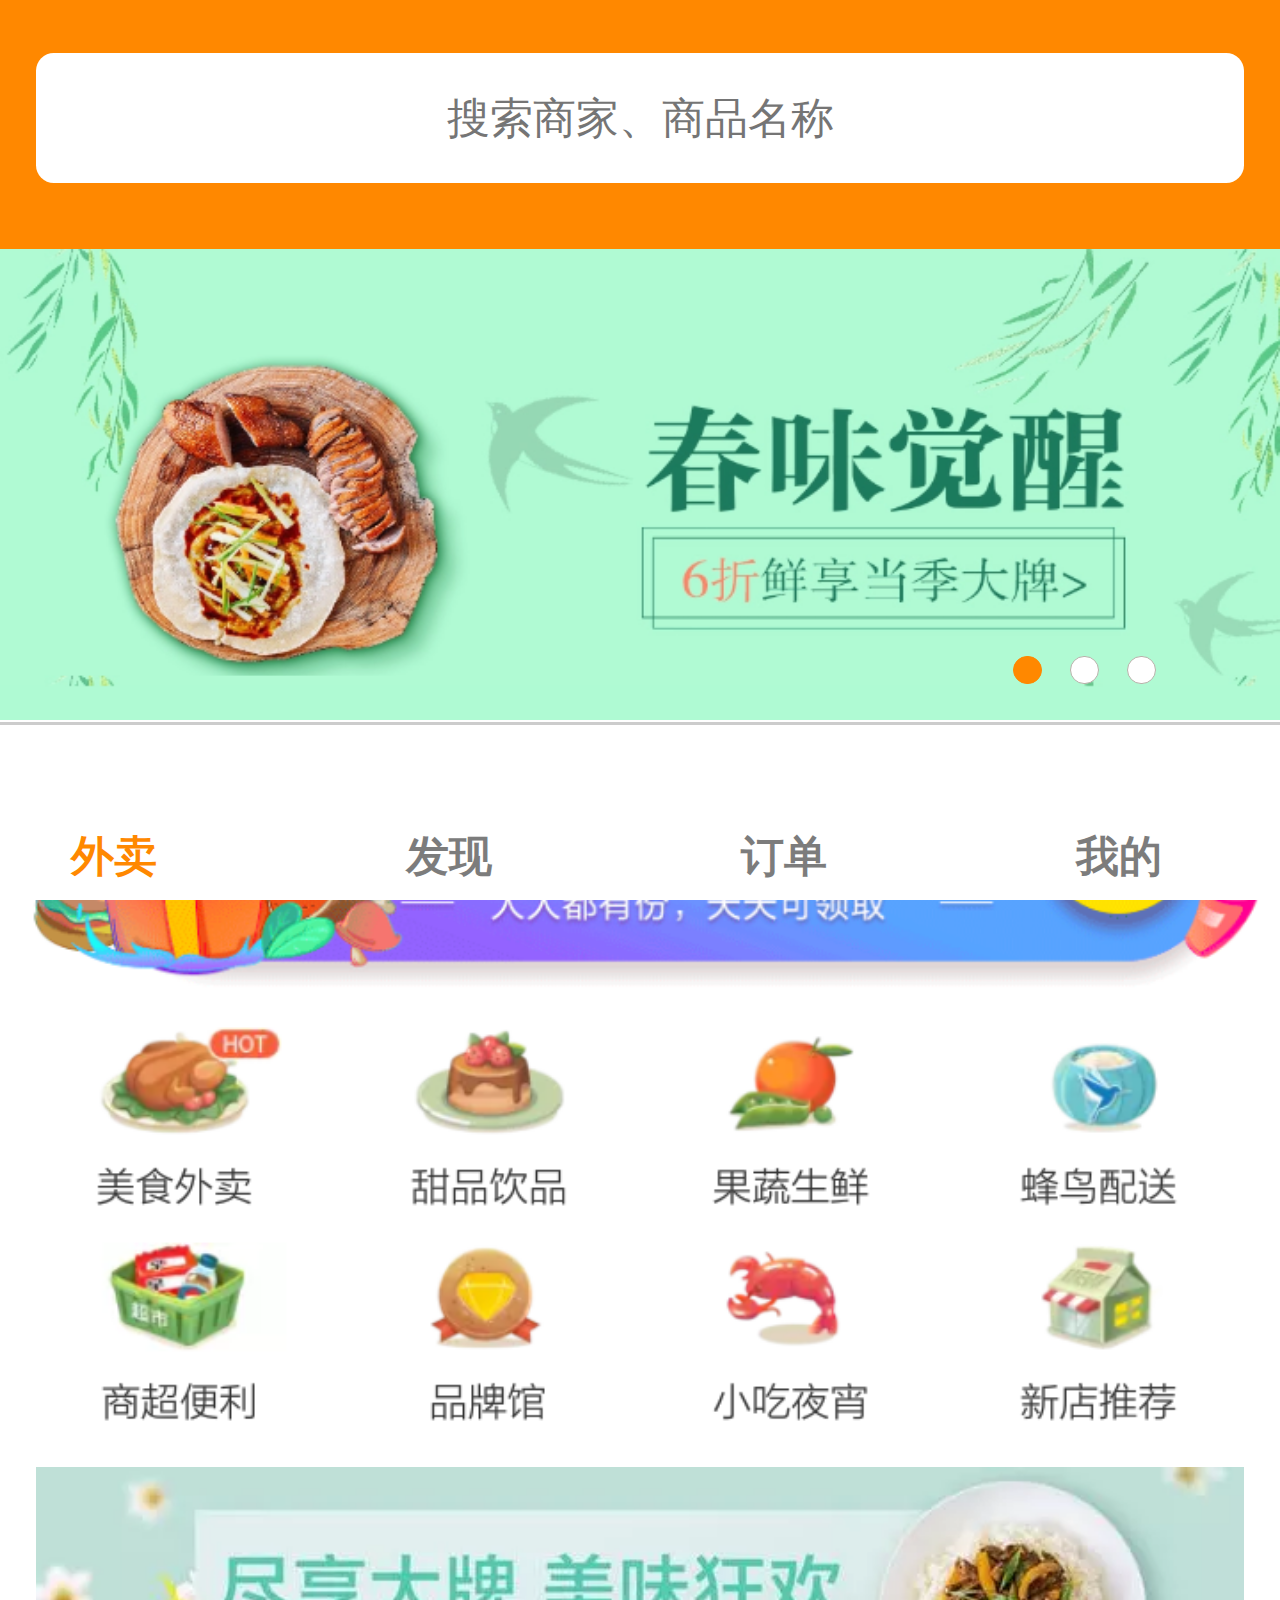
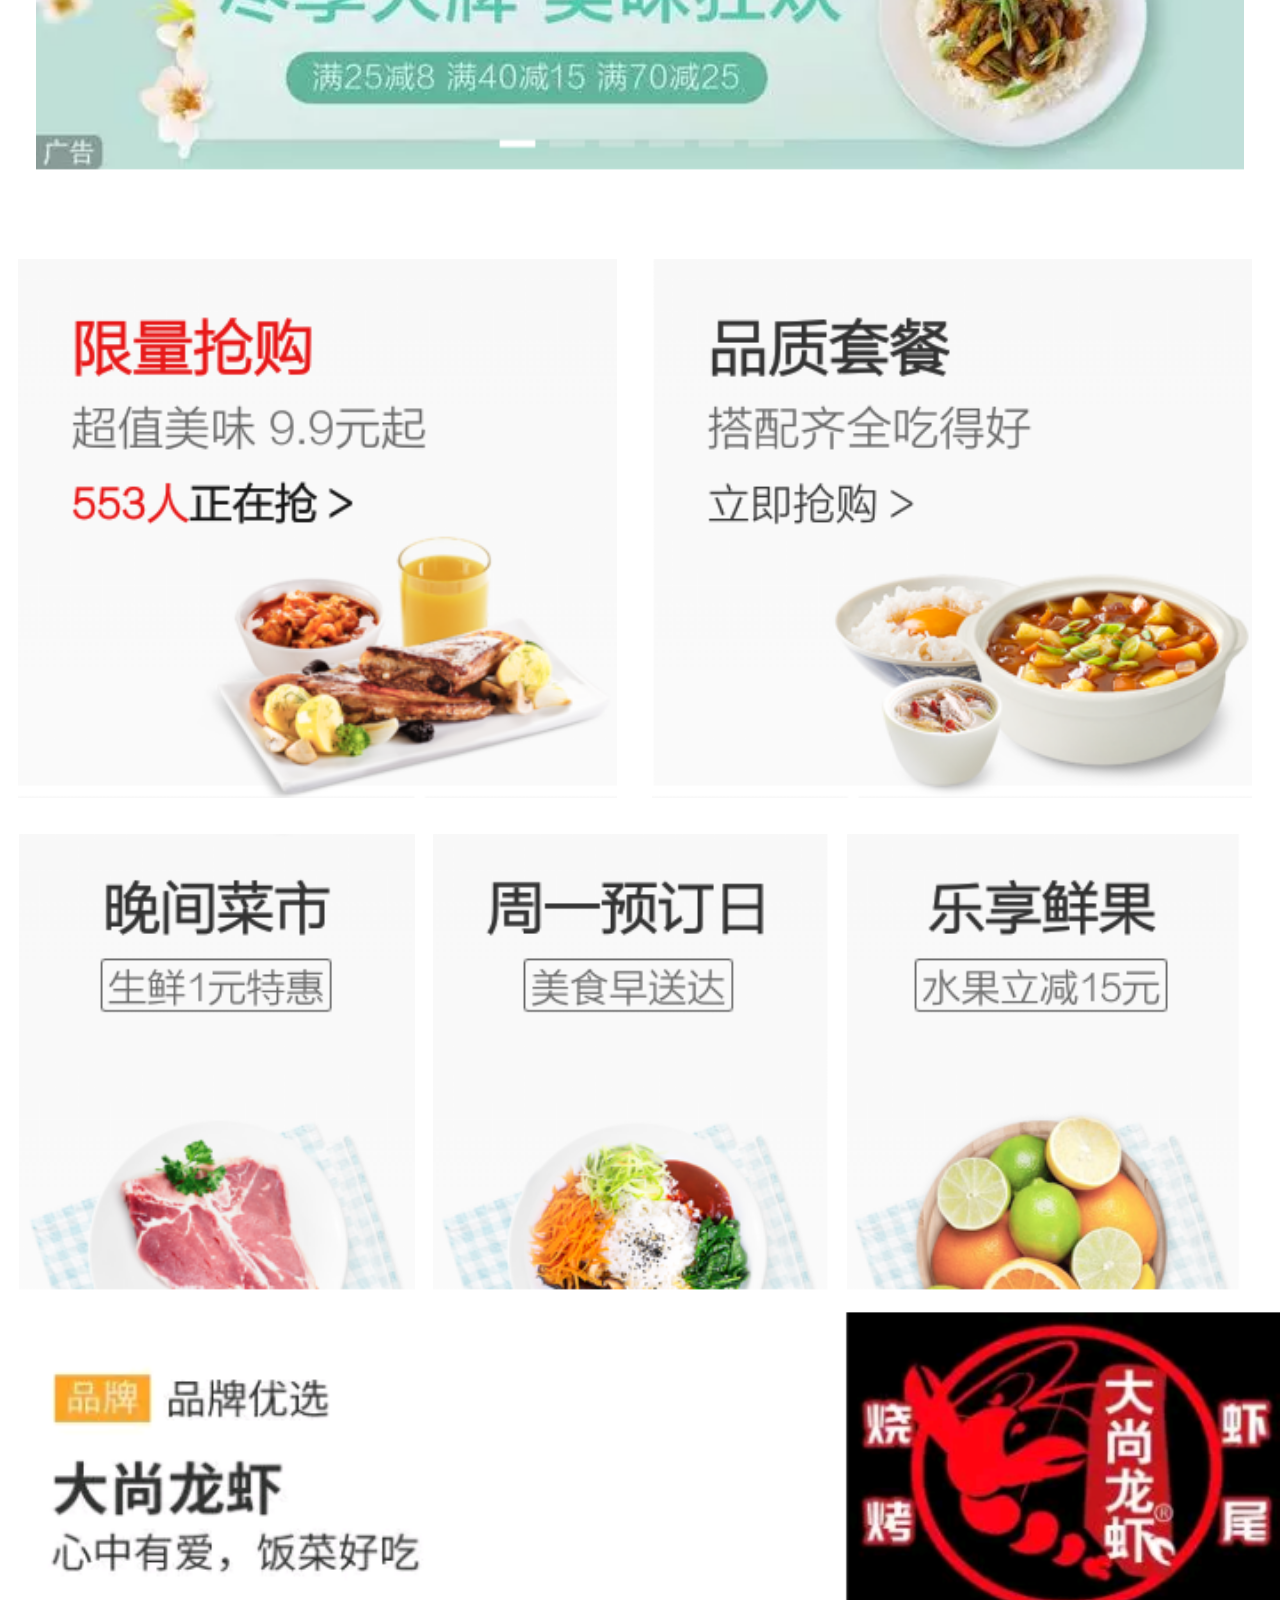
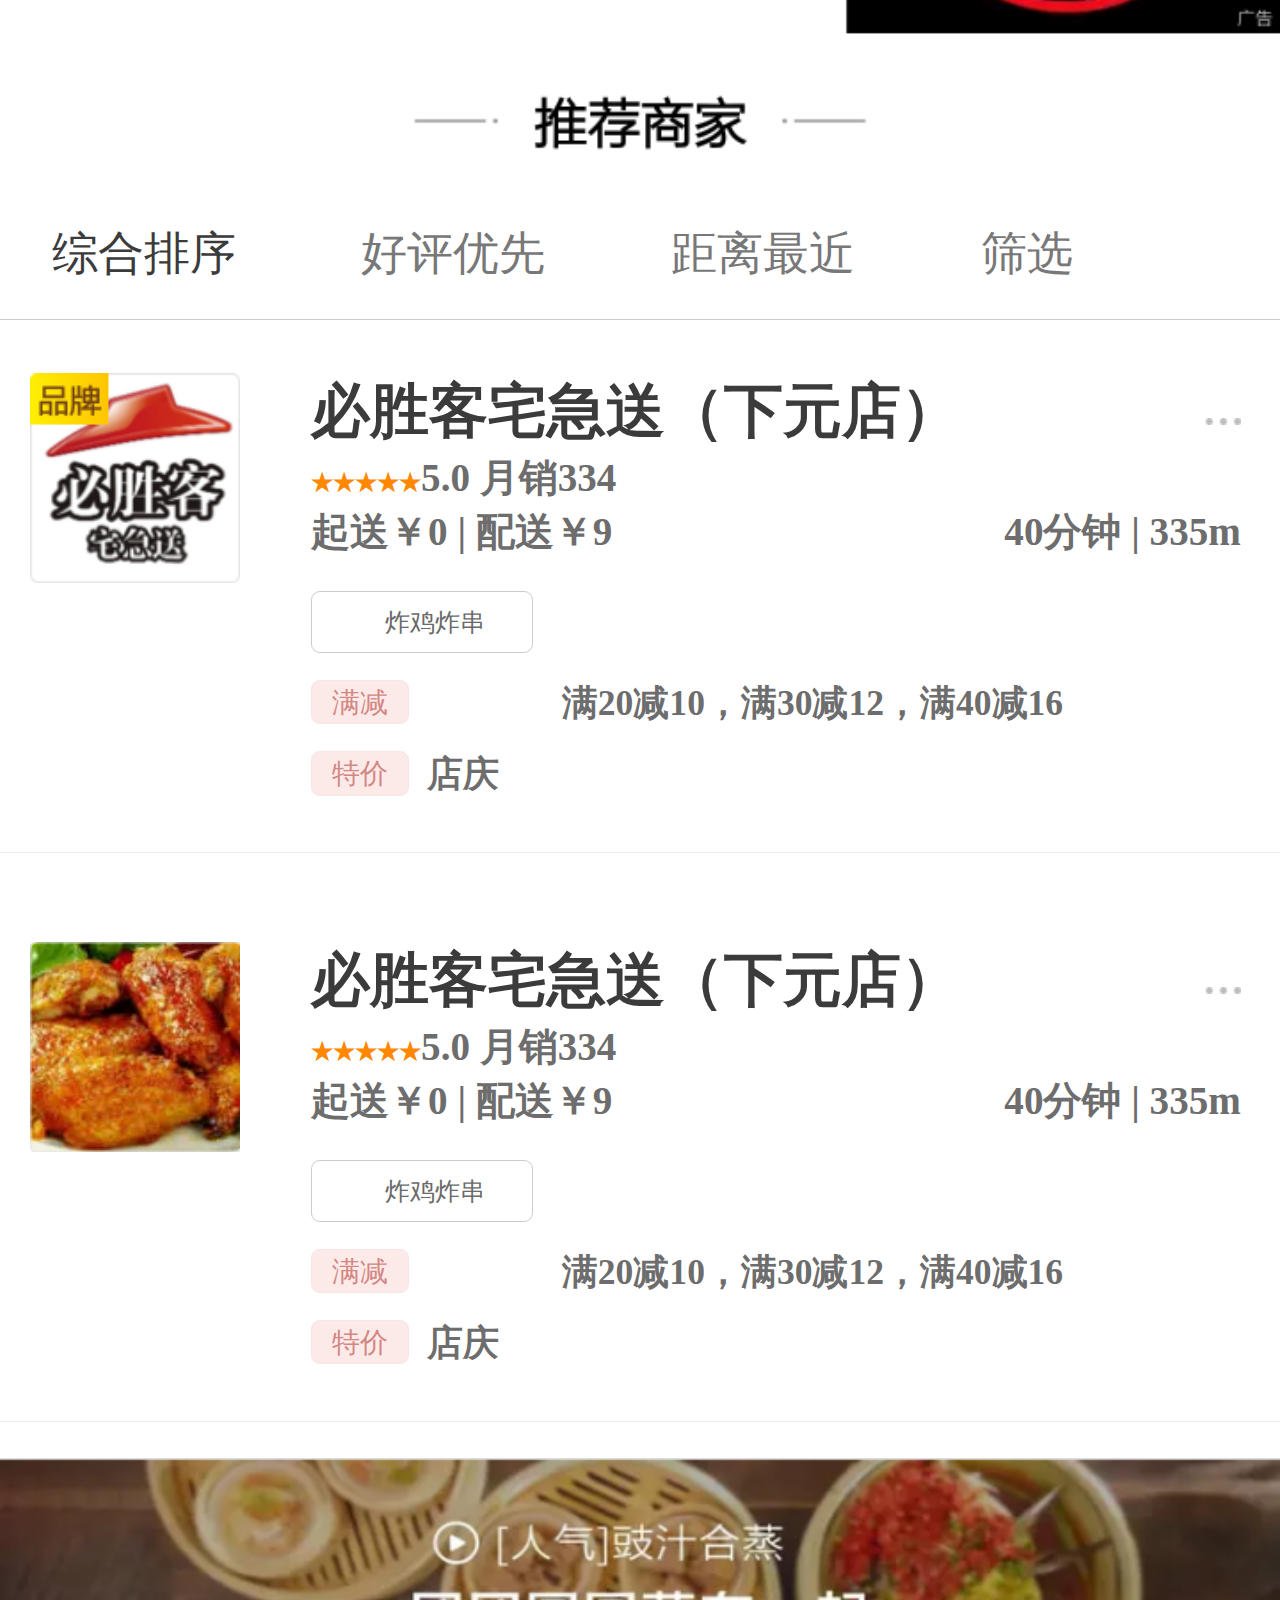
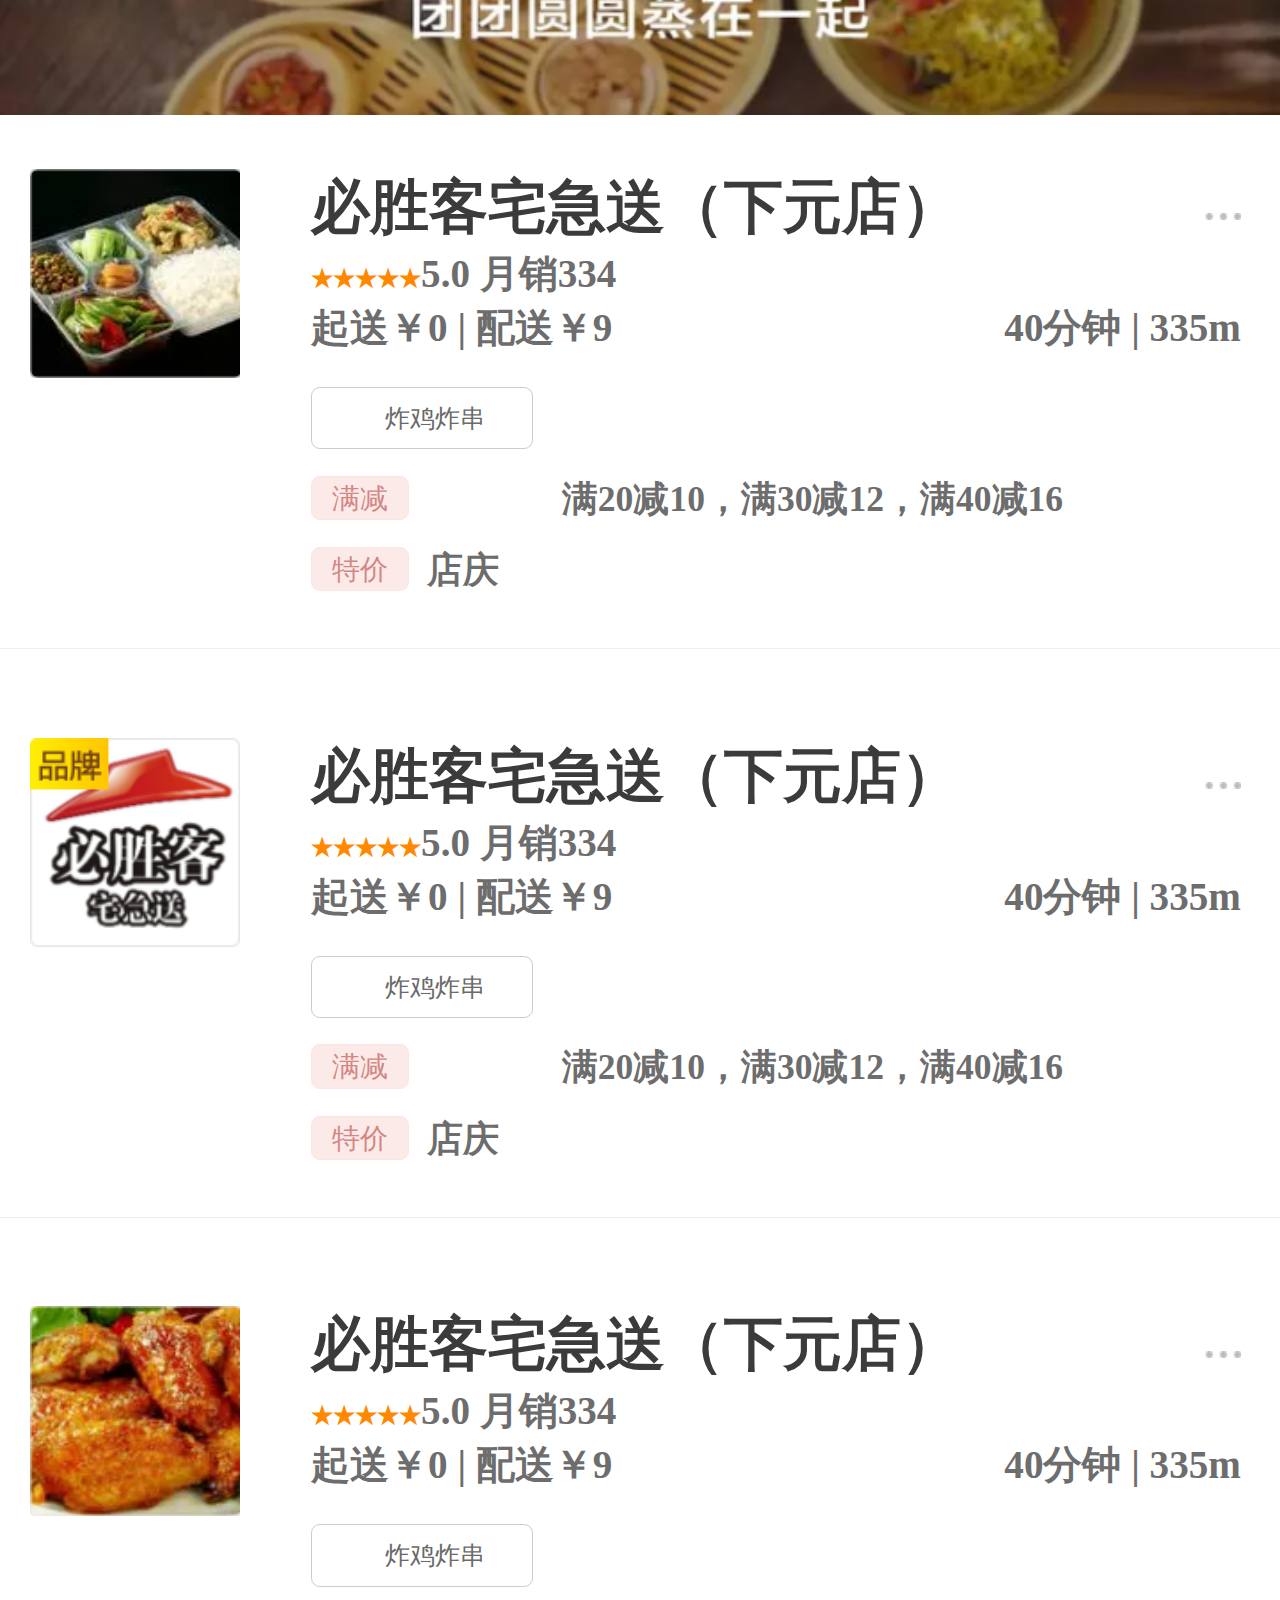
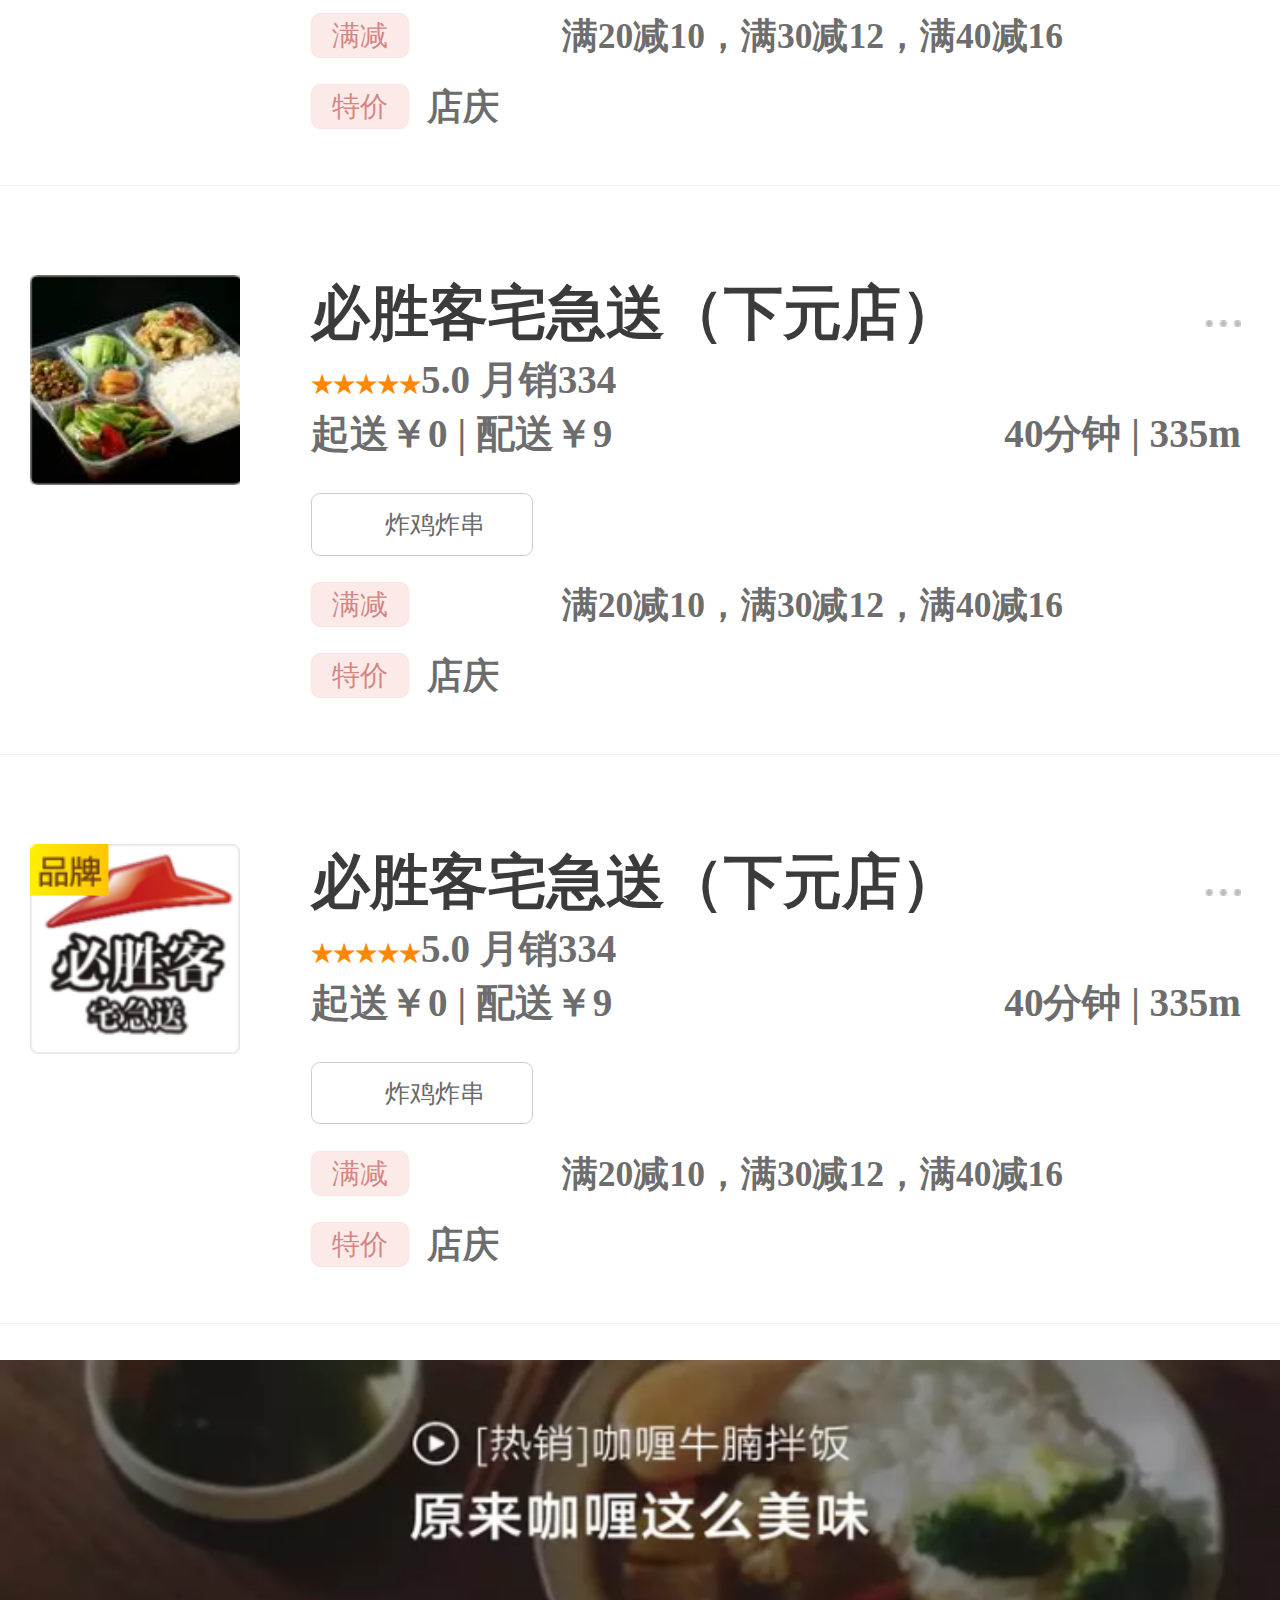
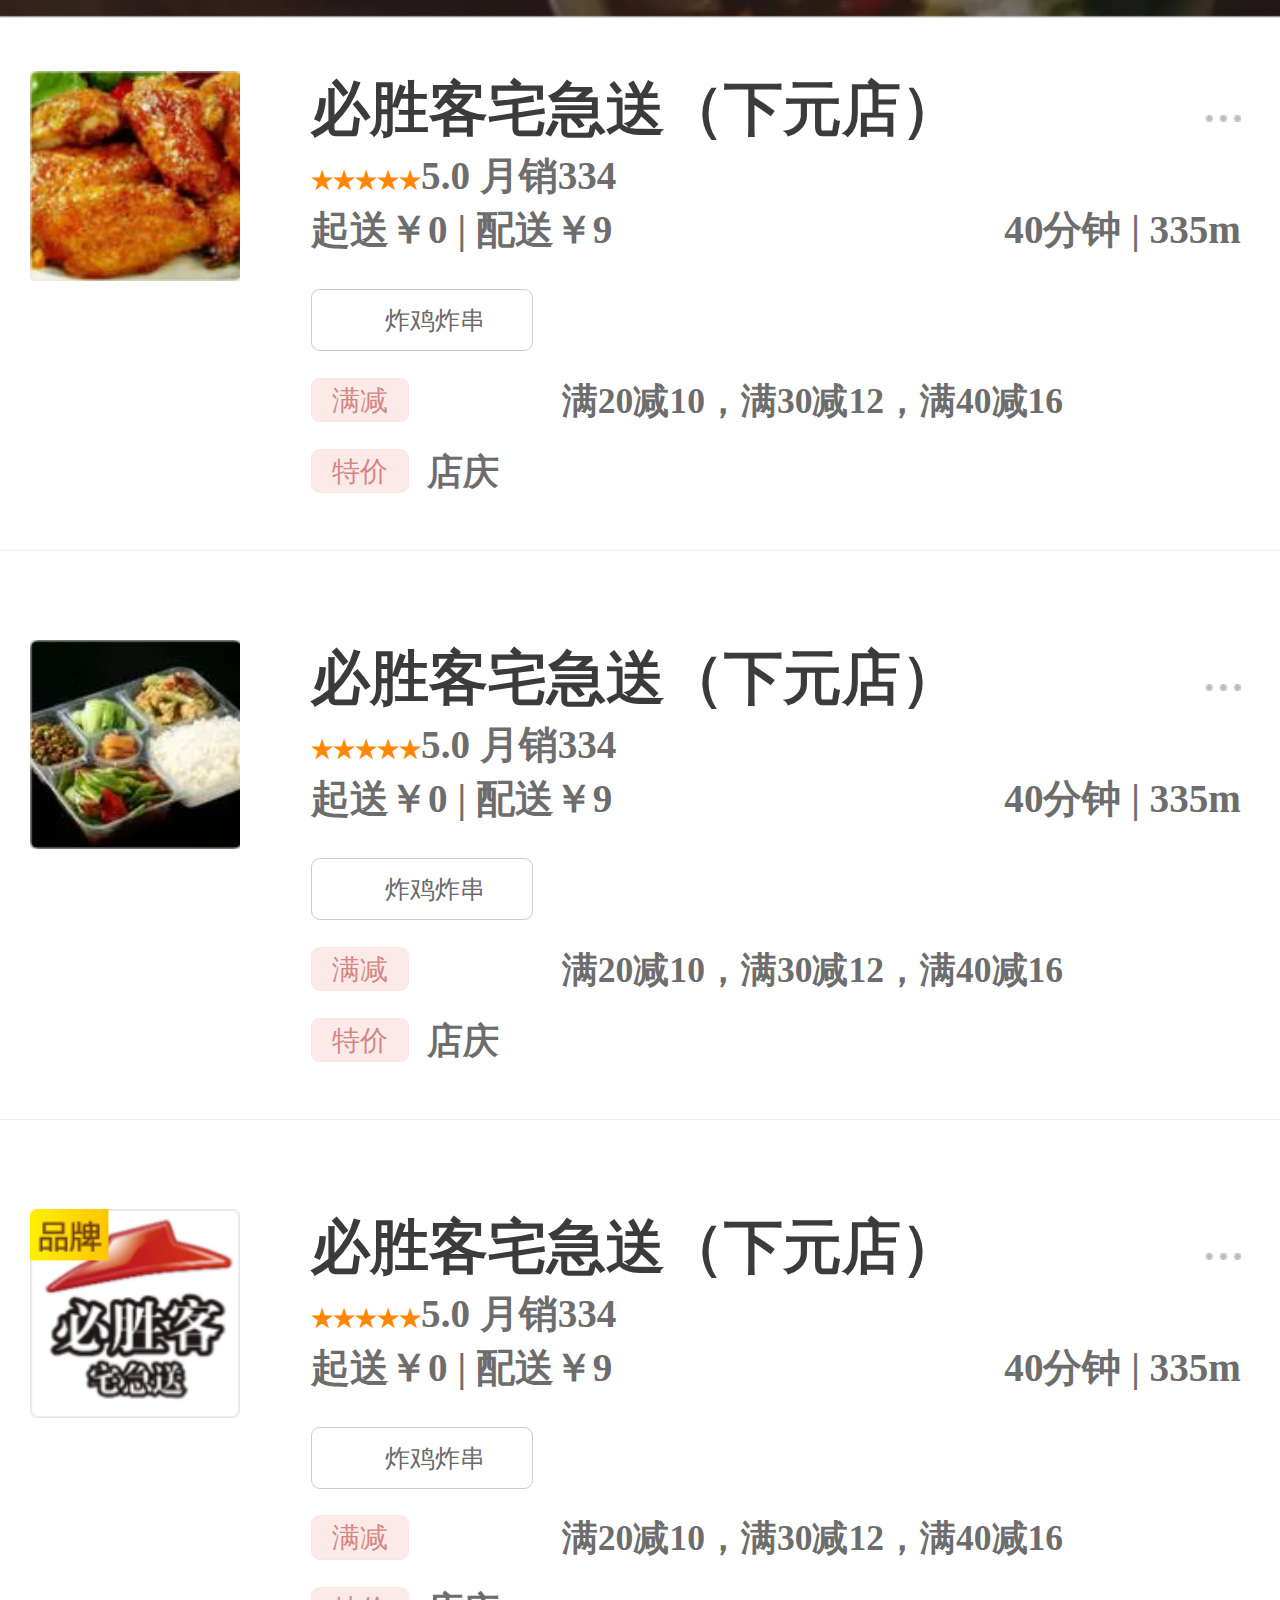
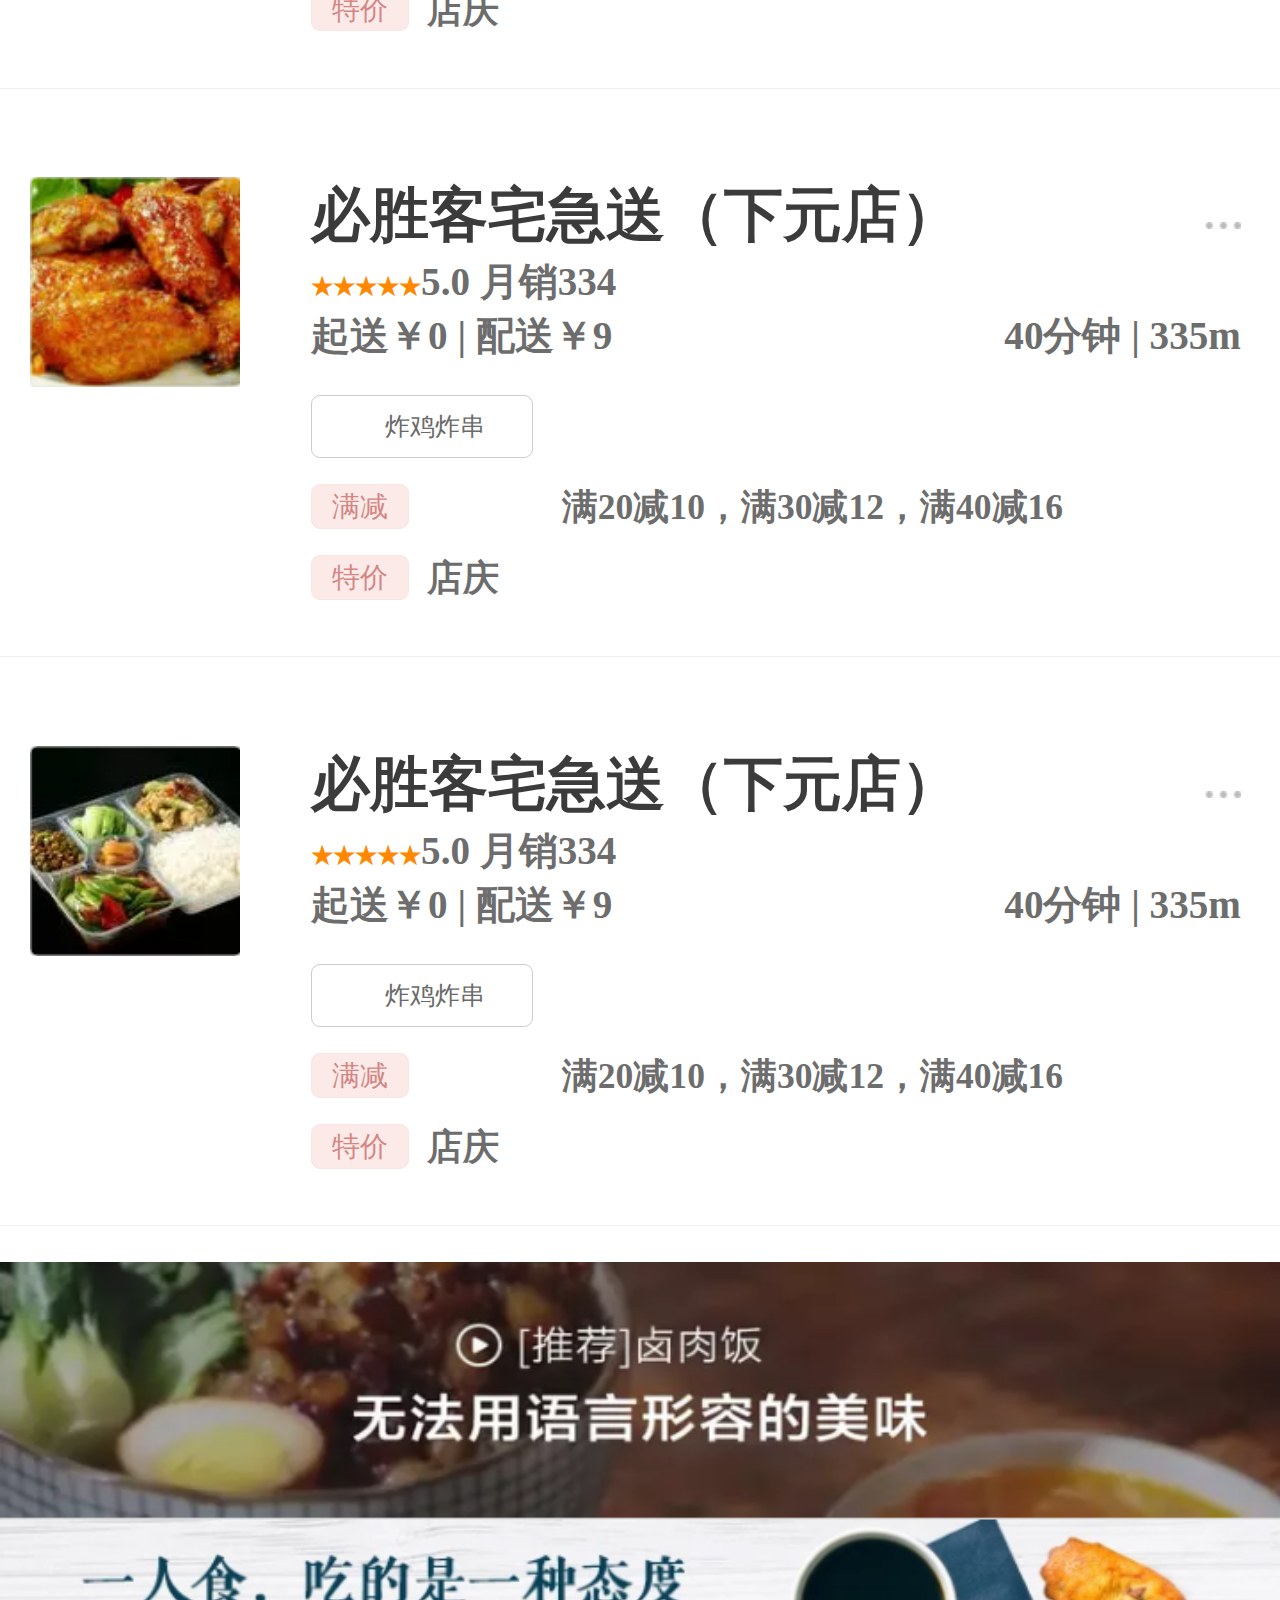
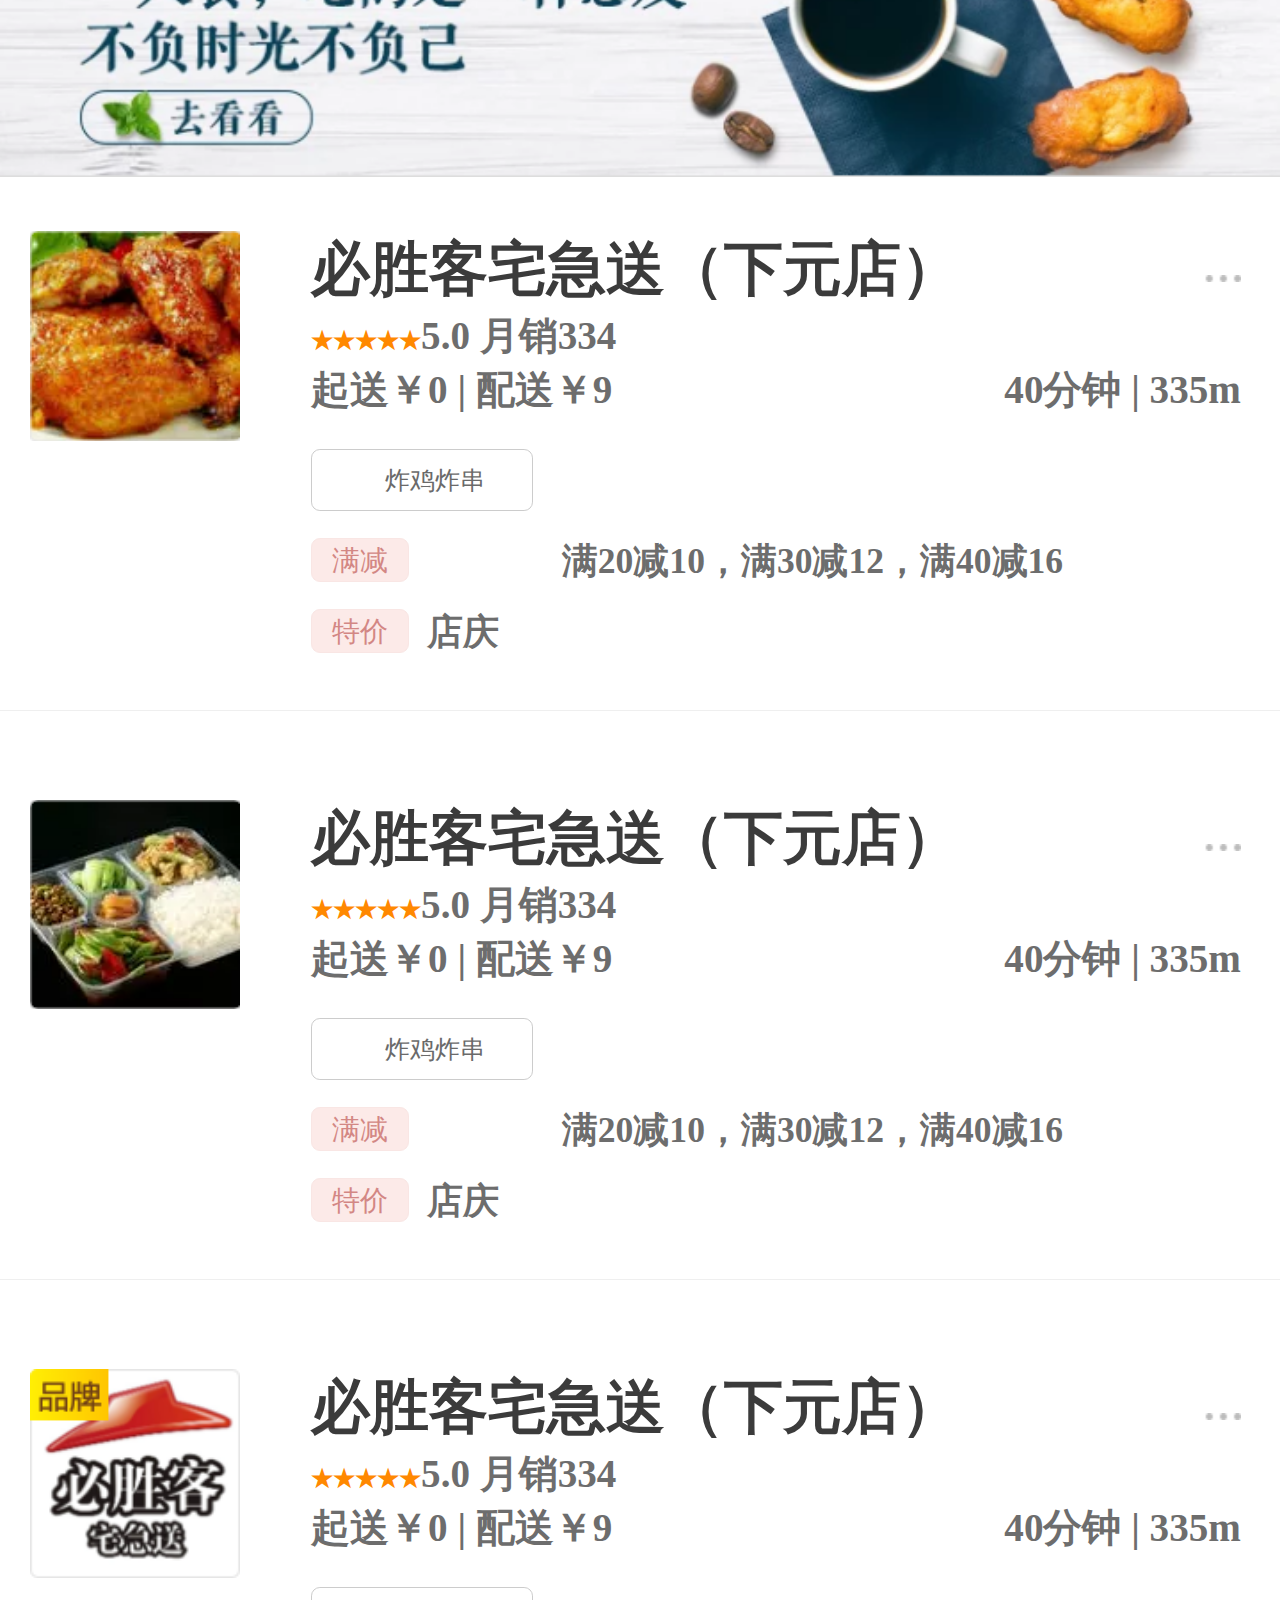
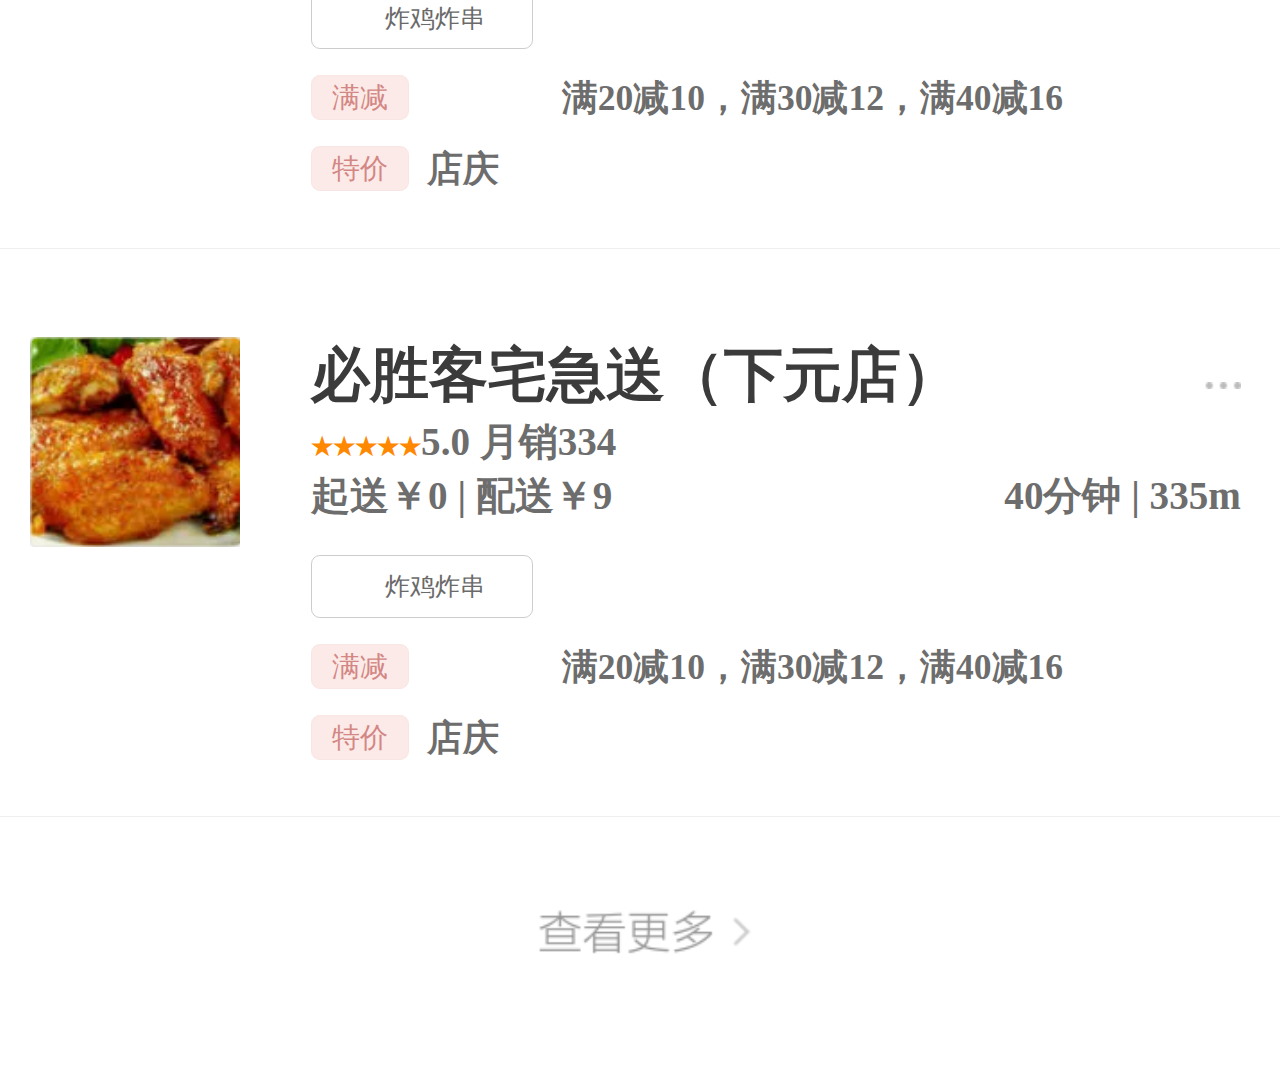
==== index.html @ 97345e3a "1" ====
<!doctype html>
<html lang="en">
<head>
    <meta charset="UTF-8">
    <meta name="viewport"
          content="width=device-width, user-scalable=no, initial-scale=1.0, maximum-scale=1.0, minimum-scale=1.0">
    <meta http-equiv="X-UA-Compatible" content="ie=edge">
    <title>外卖首页</title>
    <link rel="stylesheet" href="css/public.css">
    <link rel="stylesheet" href="css/index.css">
    <script src="js/rem.js"></script>
</head>
<body>
    <div id="header">
        <input type="text" placeholder="搜索商家、商品名称">
    </div>
    <div id="main">
        <div class="imgbox">
            <img src="img/b1_02.png" alt="" class="active">
            <img src="img/b2_02.png" alt="">
            <img src="img/b3_02.png" alt="">
            <ul class="pagers">
                <li class="active"></li>
                <li></li>
                <li></li>
            </ul>
        </div>
        <div class="ad">
            <img src="img/ad1_02.png" alt="">
        </div>
        <div class="menu">
            <div class="menu_top">
                <img src="img/f1_03.png" alt="">
                <img src="img/f2_03.png" alt="">
                <img src="img/f3_03.png" alt="">
                <img src="img/f4_03.png" alt="">
            </div>
            <div class="menu_top">
                <img src="img/f5_03.png" alt="">
                <img src="img/f6_03.png" alt="">
                <img src="img/f7_03.png" alt="">
                <img src="img/f8_03.png" alt="">
            </div>
        </div>
        <div class="ad ad1">
            <img src="img/ad2_03.png" alt="">
        </div>
        <div class="xianliang">
            <img src="img/t1_03.png" alt="">
            <img src="img/t2_03.png" alt="" class="xianliang_img2">
        </div>
        <div class="fenlei">
            <img src="img/t3_03.png" alt="" class="active">
            <img src="img/t4_03.png" alt="" class="active">
            <img src="img/t5_03.png" alt="">
        </div>
        <div class="ad ad3">
            <img src="img/ad3_02.png" alt="">
        </div>
        <div class="tuijian">
            <img src="img/tuijian1_02.png" alt="" class="tuijian_img">
            <ul class="tuijian_title">
                <li class="active">综合排序<span class="active">&#xe665;</span></li>
                <li>好评优先<span>&#xe665;</span></li>
                <li>距离最近<span>&#xe665;</span></li>
                <li>筛选<span>&#xe665;</span></li>
            </ul>
            <div class="tuijian_item">
                <div class="tuijian_top">
                    <div class="buy_logo">
                        <img src="img/l1_03.png" alt="">
                    </div>
                    <div class="tuijian_item_middle">
                        <h1>必胜客宅急送（下元店）
                            <div class="tuijian_dian">
                                <img src="img/tuijian3_03.png" alt="">
                            </div>
                        </h1>
                        <h2>★★★★★<span>5.0 月销334</span></h2>
                        <h3>起送￥0 | 配送￥9<span>40分钟 | 335m</span></h3>
                        <div class="tuijian_buy">
                            <span>&#xe736;</span>
                            炸鸡炸串
                        </div>
                        <div class="tuijian_lijian">
                            <div class="tuijian_youhui">满减</div>
                            <h3>满20减10，满30减12，满40减16</h3>
                        </div>
                        <div class="tuijian_lijian">
                            <div class="tuijian_youhui">特价</div>
                            <h3 class="dianqing">店庆</h3>
                        </div>
                    </div>
                </div>
            </div>
            <div class="tuijian_item">
                <div class="tuijian_top">
                    <div class="buy_logo">
                        <img src="img/l2_03.png" alt="">
                    </div>
                    <div class="tuijian_item_middle">
                        <h1>必胜客宅急送（下元店）
                            <div class="tuijian_dian">
                                <img src="img/tuijian3_03.png" alt="">
                            </div>
                        </h1>
                        <h2>★★★★★<span>5.0 月销334</span></h2>
                        <h3>起送￥0 | 配送￥9<span>40分钟 | 335m</span></h3>
                        <div class="tuijian_buy">
                            <span>&#xe736;</span>
                            炸鸡炸串
                        </div>
                        <div class="tuijian_lijian">
                            <div class="tuijian_youhui">满减</div>
                            <h3>满20减10，满30减12，满40减16</h3>
                        </div>
                        <div class="tuijian_lijian">
                            <div class="tuijian_youhui">特价</div>
                            <h3 class="dianqing">店庆</h3>
                        </div>
                    </div>
                </div>
            </div>
            <div class="ad ad4">
                <img src="img/ad5_02.png" alt="">
            </div>
            <div class="tuijian_item">
                <div class="tuijian_top">
                    <div class="buy_logo">
                        <img src="img/l3_03.png" alt="">
                    </div>
                    <div class="tuijian_item_middle">
                        <h1>必胜客宅急送（下元店）
                            <div class="tuijian_dian">
                                <img src="img/tuijian3_03.png" alt="">
                            </div>
                        </h1>
                        <h2>★★★★★<span>5.0 月销334</span></h2>
                        <h3>起送￥0 | 配送￥9<span>40分钟 | 335m</span></h3>
                        <div class="tuijian_buy">
                            <span>&#xe736;</span>
                            炸鸡炸串
                        </div>
                        <div class="tuijian_lijian">
                            <div class="tuijian_youhui">满减</div>
                            <h3>满20减10，满30减12，满40减16</h3>
                        </div>
                        <div class="tuijian_lijian">
                            <div class="tuijian_youhui">特价</div>
                            <h3 class="dianqing">店庆</h3>
                        </div>
                    </div>
                </div>
            </div>
            <div class="tuijian_item">
                <div class="tuijian_top">
                    <div class="buy_logo">
                        <img src="img/l1_03.png" alt="">
                    </div>
                    <div class="tuijian_item_middle">
                        <h1>必胜客宅急送（下元店）
                            <div class="tuijian_dian">
                                <img src="img/tuijian3_03.png" alt="">
                            </div>
                        </h1>
                        <h2>★★★★★<span>5.0 月销334</span></h2>
                        <h3>起送￥0 | 配送￥9<span>40分钟 | 335m</span></h3>
                        <div class="tuijian_buy">
                            <span>&#xe736;</span>
                            炸鸡炸串
                        </div>
                        <div class="tuijian_lijian">
                            <div class="tuijian_youhui">满减</div>
                            <h3>满20减10，满30减12，满40减16</h3>
                        </div>
                        <div class="tuijian_lijian">
                            <div class="tuijian_youhui">特价</div>
                            <h3 class="dianqing">店庆</h3>
                        </div>
                    </div>
                </div>
            </div>
            <div class="tuijian_item">
                <div class="tuijian_top">
                    <div class="buy_logo">
                        <img src="img/l2_03.png" alt="">
                    </div>
                    <div class="tuijian_item_middle">
                        <h1>必胜客宅急送（下元店）
                            <div class="tuijian_dian">
                                <img src="img/tuijian3_03.png" alt="">
                            </div>
                        </h1>
                        <h2>★★★★★<span>5.0 月销334</span></h2>
                        <h3>起送￥0 | 配送￥9<span>40分钟 | 335m</span></h3>
                        <div class="tuijian_buy">
                            <span>&#xe736;</span>
                            炸鸡炸串
                        </div>
                        <div class="tuijian_lijian">
                            <div class="tuijian_youhui">满减</div>
                            <h3>满20减10，满30减12，满40减16</h3>
                        </div>
                        <div class="tuijian_lijian">
                            <div class="tuijian_youhui">特价</div>
                            <h3 class="dianqing">店庆</h3>
                        </div>
                    </div>
                </div>
            </div>
            <div class="tuijian_item">
                <div class="tuijian_top">
                    <div class="buy_logo">
                        <img src="img/l3_03.png" alt="">
                    </div>
                    <div class="tuijian_item_middle">
                        <h1>必胜客宅急送（下元店）
                            <div class="tuijian_dian">
                                <img src="img/tuijian3_03.png" alt="">
                            </div>
                        </h1>
                        <h2>★★★★★<span>5.0 月销334</span></h2>
                        <h3>起送￥0 | 配送￥9<span>40分钟 | 335m</span></h3>
                        <div class="tuijian_buy">
                            <span>&#xe736;</span>
                            炸鸡炸串
                        </div>
                        <div class="tuijian_lijian">
                            <div class="tuijian_youhui">满减</div>
                            <h3>满20减10，满30减12，满40减16</h3>
                        </div>
                        <div class="tuijian_lijian">
                            <div class="tuijian_youhui">特价</div>
                            <h3 class="dianqing">店庆</h3>
                        </div>
                    </div>
                </div>
            </div>
            <div class="tuijian_item">
                <div class="tuijian_top">
                    <div class="buy_logo">
                        <img src="img/l1_03.png" alt="">
                    </div>
                    <div class="tuijian_item_middle">
                        <h1>必胜客宅急送（下元店）
                            <div class="tuijian_dian">
                                <img src="img/tuijian3_03.png" alt="">
                            </div>
                        </h1>
                        <h2>★★★★★<span>5.0 月销334</span></h2>
                        <h3>起送￥0 | 配送￥9<span>40分钟 | 335m</span></h3>
                        <div class="tuijian_buy">
                            <span>&#xe736;</span>
                            炸鸡炸串
                        </div>
                        <div class="tuijian_lijian">
                            <div class="tuijian_youhui">满减</div>
                            <h3>满20减10，满30减12，满40减16</h3>
                        </div>
                        <div class="tuijian_lijian">
                            <div class="tuijian_youhui">特价</div>
                            <h3 class="dianqing">店庆</h3>
                        </div>
                    </div>
                </div>
            </div>
            <div class="ad ad4">
                <img src="img/ad4_02.png" alt="">
            </div>
            <div class="tuijian_item">
                <div class="tuijian_top">
                    <div class="buy_logo">
                        <img src="img/l2_03.png" alt="">
                    </div>
                    <div class="tuijian_item_middle">
                        <h1>必胜客宅急送（下元店）
                            <div class="tuijian_dian">
                                <img src="img/tuijian3_03.png" alt="">
                            </div>
                        </h1>
                        <h2>★★★★★<span>5.0 月销334</span></h2>
                        <h3>起送￥0 | 配送￥9<span>40分钟 | 335m</span></h3>
                        <div class="tuijian_buy">
                            <span>&#xe736;</span>
                            炸鸡炸串
                        </div>
                        <div class="tuijian_lijian">
                            <div class="tuijian_youhui">满减</div>
                            <h3>满20减10，满30减12，满40减16</h3>
                        </div>
                        <div class="tuijian_lijian">
                            <div class="tuijian_youhui">特价</div>
                            <h3 class="dianqing">店庆</h3>
                        </div>
                    </div>
                </div>
            </div>
            <div class="tuijian_item">
                <div class="tuijian_top">
                    <div class="buy_logo">
                        <img src="img/l3_03.png" alt="">
                    </div>
                    <div class="tuijian_item_middle">
                        <h1>必胜客宅急送（下元店）
                            <div class="tuijian_dian">
                                <img src="img/tuijian3_03.png" alt="">
                            </div>
                        </h1>
                        <h2>★★★★★<span>5.0 月销334</span></h2>
                        <h3>起送￥0 | 配送￥9<span>40分钟 | 335m</span></h3>
                        <div class="tuijian_buy">
                            <span>&#xe736;</span>
                            炸鸡炸串
                        </div>
                        <div class="tuijian_lijian">
                            <div class="tuijian_youhui">满减</div>
                            <h3>满20减10，满30减12，满40减16</h3>
                        </div>
                        <div class="tuijian_lijian">
                            <div class="tuijian_youhui">特价</div>
                            <h3 class="dianqing">店庆</h3>
                        </div>
                    </div>
                </div>
            </div>
            <div class="tuijian_item">
                <div class="tuijian_top">
                    <div class="buy_logo">
                        <img src="img/l1_03.png" alt="">
                    </div>
                    <div class="tuijian_item_middle">
                        <h1>必胜客宅急送（下元店）
                            <div class="tuijian_dian">
                                <img src="img/tuijian3_03.png" alt="">
                            </div>
                        </h1>
                        <h2>★★★★★<span>5.0 月销334</span></h2>
                        <h3>起送￥0 | 配送￥9<span>40分钟 | 335m</span></h3>
                        <div class="tuijian_buy">
                            <span>&#xe736;</span>
                            炸鸡炸串
                        </div>
                        <div class="tuijian_lijian">
                            <div class="tuijian_youhui">满减</div>
                            <h3>满20减10，满30减12，满40减16</h3>
                        </div>
                        <div class="tuijian_lijian">
                            <div class="tuijian_youhui">特价</div>
                            <h3 class="dianqing">店庆</h3>
                        </div>
                    </div>
                </div>
            </div>
            <div class="tuijian_item">
                <div class="tuijian_top">
                    <div class="buy_logo">
                        <img src="img/l2_03.png" alt="">
                    </div>
                    <div class="tuijian_item_middle">
                        <h1>必胜客宅急送（下元店）
                            <div class="tuijian_dian">
                                <img src="img/tuijian3_03.png" alt="">
                            </div>
                        </h1>
                        <h2>★★★★★<span>5.0 月销334</span></h2>
                        <h3>起送￥0 | 配送￥9<span>40分钟 | 335m</span></h3>
                        <div class="tuijian_buy">
                            <span>&#xe736;</span>
                            炸鸡炸串
                        </div>
                        <div class="tuijian_lijian">
                            <div class="tuijian_youhui">满减</div>
                            <h3>满20减10，满30减12，满40减16</h3>
                        </div>
                        <div class="tuijian_lijian">
                            <div class="tuijian_youhui">特价</div>
                            <h3 class="dianqing">店庆</h3>
                        </div>
                    </div>
                </div>
            </div>
            <div class="tuijian_item">
                <div class="tuijian_top">
                    <div class="buy_logo">
                        <img src="img/l3_03.png" alt="">
                    </div>
                    <div class="tuijian_item_middle">
                        <h1>必胜客宅急送（下元店）
                            <div class="tuijian_dian">
                                <img src="img/tuijian3_03.png" alt="">
                            </div>
                        </h1>
                        <h2>★★★★★<span>5.0 月销334</span></h2>
                        <h3>起送￥0 | 配送￥9<span>40分钟 | 335m</span></h3>
                        <div class="tuijian_buy">
                            <span>&#xe736;</span>
                            炸鸡炸串
                        </div>
                        <div class="tuijian_lijian">
                            <div class="tuijian_youhui">满减</div>
                            <h3>满20减10，满30减12，满40减16</h3>
                        </div>
                        <div class="tuijian_lijian">
                            <div class="tuijian_youhui">特价</div>
                            <h3 class="dianqing">店庆</h3>
                        </div>
                    </div>
                </div>
            </div>
            <div class="ad ad5">
                <img src="img/ad6_02.png" alt="">
            </div>
            <div class="tuijian_item">
                <div class="tuijian_top">
                    <div class="buy_logo">
                        <img src="img/l2_03.png" alt="">
                    </div>
                    <div class="tuijian_item_middle">
                        <h1>必胜客宅急送（下元店）
                            <div class="tuijian_dian">
                                <img src="img/tuijian3_03.png" alt="">
                            </div>
                        </h1>
                        <h2>★★★★★<span>5.0 月销334</span></h2>
                        <h3>起送￥0 | 配送￥9<span>40分钟 | 335m</span></h3>
                        <div class="tuijian_buy">
                            <span>&#xe736;</span>
                            炸鸡炸串
                        </div>
                        <div class="tuijian_lijian">
                            <div class="tuijian_youhui">满减</div>
                            <h3>满20减10，满30减12，满40减16</h3>
                        </div>
                        <div class="tuijian_lijian">
                            <div class="tuijian_youhui">特价</div>
                            <h3 class="dianqing">店庆</h3>
                        </div>
                    </div>
                </div>
            </div>
            <div class="tuijian_item">
                <div class="tuijian_top">
                    <div class="buy_logo">
                        <img src="img/l3_03.png" alt="">
                    </div>
                    <div class="tuijian_item_middle">
                        <h1>必胜客宅急送（下元店）
                            <div class="tuijian_dian">
                                <img src="img/tuijian3_03.png" alt="">
                            </div>
                        </h1>
                        <h2>★★★★★<span>5.0 月销334</span></h2>
                        <h3>起送￥0 | 配送￥9<span>40分钟 | 335m</span></h3>
                        <div class="tuijian_buy">
                            <span>&#xe736;</span>
                            炸鸡炸串
                        </div>
                        <div class="tuijian_lijian">
                            <div class="tuijian_youhui">满减</div>
                            <h3>满20减10，满30减12，满40减16</h3>
                        </div>
                        <div class="tuijian_lijian">
                            <div class="tuijian_youhui">特价</div>
                            <h3 class="dianqing">店庆</h3>
                        </div>
                    </div>
                </div>
            </div>
            <div class="tuijian_item">
                <div class="tuijian_top">
                    <div class="buy_logo">
                        <img src="img/l1_03.png" alt="">
                    </div>
                    <div class="tuijian_item_middle">
                        <h1>必胜客宅急送（下元店）
                            <div class="tuijian_dian">
                                <img src="img/tuijian3_03.png" alt="">
                            </div>
                        </h1>
                        <h2>★★★★★<span>5.0 月销334</span></h2>
                        <h3>起送￥0 | 配送￥9<span>40分钟 | 335m</span></h3>
                        <div class="tuijian_buy">
                            <span>&#xe736;</span>
                            炸鸡炸串
                        </div>
                        <div class="tuijian_lijian">
                            <div class="tuijian_youhui">满减</div>
                            <h3>满20减10，满30减12，满40减16</h3>
                        </div>
                        <div class="tuijian_lijian">
                            <div class="tuijian_youhui">特价</div>
                            <h3 class="dianqing">店庆</h3>
                        </div>
                    </div>
                </div>
            </div>
            <div class="tuijian_item">
                <div class="tuijian_top">
                    <div class="buy_logo">
                        <img src="img/l2_03.png" alt="">
                    </div>
                    <div class="tuijian_item_middle">
                        <h1>必胜客宅急送（下元店）
                            <div class="tuijian_dian">
                                <img src="img/tuijian3_03.png" alt="">
                            </div>
                        </h1>
                        <h2>★★★★★<span>5.0 月销334</span></h2>
                        <h3>起送￥0 | 配送￥9<span>40分钟 | 335m</span></h3>
                        <div class="tuijian_buy">
                            <span>&#xe736;</span>
                            炸鸡炸串
                        </div>
                        <div class="tuijian_lijian">
                            <div class="tuijian_youhui">满减</div>
                            <h3>满20减10，满30减12，满40减16</h3>
                        </div>
                        <div class="tuijian_lijian">
                            <div class="tuijian_youhui">特价</div>
                            <h3 class="dianqing">店庆</h3>
                        </div>
                    </div>
                </div>
            </div>
            <div class="find_more find_more1">
                <img src="img/more_03.png" alt="">
            </div>
        </div>
    </div>
    <div id="footer">
        <div class="footer_item">
            <a href="index.html"><h1 class="active">&#xe6a5;</h1></a>
            <a href="index.html"><h2 class="active">外卖</h2></a>
        </div>
        <div class="footer_item">
            <a href="find.html"><h1>&#xe60c;</h1></a>
            <a href="find.html"><h2>发现</h2></a>
        </div>
        <div class="footer_item">
            <a href="dingdan.html"><h1>&#xe645;</h1></a>
            <a href="dingdan.html"><h2>订单</h2></a>
        </div>
        <div class="footer_item footer_item1">
            <a href="wode.html"><h1>&#xe66e;</h1></a>
            <a href="wode.html"><h2>我的</h2></a>
        </div>
    </div>
</body>
</html>
---- css/public.css ----
*{
	/* body-8px */
	margin: 0;
	text-decoration: none;
	font-style: normal;
	padding: 0;
	list-style: none;
	-webkit-tap-highlight-color: rgba(0, 0, 0, 0);/* 选中的高亮颜色清除 */
	box-sizing: border-box;
}
img{
	width: 100%;
	height: 100%;
	border: 0;
	display: block;

}
---- css/index.css ----
@font-face {
    font-family: 'iconfont';  /* project id 571168 */
    src: url('https://at.alicdn.com/t/font_571168_xk5q5okcx3bu766r.eot');
    src: url('https://at.alicdn.com/t/font_571168_xk5q5okcx3bu766r.eot?#iefix') format('embedded-opentype'),
    url('https://at.alicdn.com/t/font_571168_xk5q5okcx3bu766r.woff') format('woff'),
    url('https://at.alicdn.com/t/font_571168_xk5q5okcx3bu766r.ttf') format('truetype'),
    url('https://at.alicdn.com/t/font_571168_xk5q5okcx3bu766r.svg#iconfont') format('svg');
}
#header{
    width: 100%;
    height: 1.4rem;
    position: fixed;
    z-index: 99999999;
    background: #FF8800;
}
#header input{
    width: 6.8rem;
    height: 0.73rem;
    background: #fff;
    display: block;
    margin: 0 auto;
    margin-top: 0.3rem;
    border-radius: 0.1rem;
    text-align: center;
    font-size: 0.24rem;
    line-height: 0.73rem;
    color:#999;
    border:0;
}
#header input:focus{
    outline: none;
}
#main{
    width: 100%;
    position: absolute;
    top:1.4rem;
    bottom: 1rem;
}
.imgbox{
    width: 100%;
    height: 2.65rem;
    position: relative;
}
.imgbox img{
    width: 100%;
    height: 100%;
    position: absolute;
    top:0;
    left:0;
}
.imgbox img.active{
    z-index: 999;
}
.pagers{
    height: 0.16rem;
    width:1rem;
    position: absolute;
    bottom:0.2rem;
    right:0.5rem;
    z-index: 99999;
}
.pagers li{
    width: 0.16rem;
    height: 0.16rem;
    border:0.01rem solid #B7B2AA;
    background: #fff;
    border-radius: 50%;
    float: left;
    margin-right: 0.16rem;
}
.pagers li.active{
    background:#FF8800;
    border:0.01rem solid #FF8800;
}
.ad{
    width: 100%;
    height: 1.53rem;
    margin: 0 auto;
}
.ad img{
    width: 100%;
    height: 100%;
}
.menu{
    width: 100%;
}
.menu_top{
    height: 1.26rem;
    width: 6.88rem;
    margin: 0 auto;
}
.menu_top img{
    width: 1.22rem;
    height: 1.26rem;
    float: left;
    margin:0 0.25rem;
}
.ad1{
    width: 6.8rem;
    height: 1.71rem;
    margin-top: 0.15rem;
}
.xianliang{
    height: 3.03rem;
    width: 7rem;
    margin:0 auto;
    margin-top: 0.5rem;
}
.xianliang img{
    height: 100%;
    width: 3.37rem;
    float: left;
}
.xianliang_img2{
    margin-left: 0.2rem;
}
.fenlei{
    height: 2.57rem;
    width:6.99rem ;
    margin: 0 auto;
    margin-top: 0.2rem;
}
.fenlei img{
    width: 2.23rem;
    height: 2.57rem;
    float: left;
}
.fenlei img.active{
    margin-right: 0.1rem;
}
.ad3{
    width: 100%;
    height: 1.94rem;
}
.tuijian_img{
    width: 100%;
    height: 0.76rem;
}
.tuijian_title{
    width: 100%;
    height: 0.74rem;
    border-bottom: 0.01rem solid #ccc;
    margin-top: 0.1rem;
}
.tuijian_title li{
    font-size: 0.26rem;
    color:#787878;
    float: left;
    margin:0  0.29rem;
    line-height: 0.74rem;
}
.tuijian_title li span{
    font-family: 'iconfont';
    font-size: 0.1rem;
    margin-left: 0.05rem;
    color: #fff;
}
.tuijian_title li.active{
    color:#3B3B3B;
}
.tuijian_title li span.active{
    color:#3b3b3b;
}
.tuijian_item{
    width: 100%;
    border-bottom: 0.01rem solid #EFEFEF;
    margin-bottom: 0.2rem;
    height: 3rem;
}
.tuijian_top{
    width: 100%;
    /*height: 1.47rem;*/
    padding-top: 0.3rem;
}
.buy_logo{
    width: 1.18rem;
    height: 1.18rem;
    margin-left: 0.17rem;
    float: left;
}
.buy_logo img{
    width: 100%;
    height: 100%;
}
.tuijian_item_middle{
    width: 5.63rem;
    padding-left: 0.4rem;
    float: left;
}
.tuijian_item_middle h1{
    color:#3b3b3b;
    font-size: 0.33rem;
}
.tuijian_item_middle h2{
    font-size: 0.14rem;
    color: #FF8800;
}
.tuijian_item_middle h2 span{
    color:#6D6D6D;
    font-size: 0.22rem;
}
.tuijian_item_middle h3{
    color:#6D6D6D;
    font-size: 0.22rem;
}
.tuijian_item_middle h3 span{
    float: right;
}
.tuijian_dian{
    float: right;
    width: 0.21rem;
    height: 0.04rem;
    margin-top: 0.25rem;
}
.tuijian_dian img{
    width: 100%;
    height: 100%;
}
.tuijian_buy{
    width: 1.25rem;
    height: 0.35rem;
    border: 0.01rem solid #ccc;
    text-align: center;
    line-height: 0.35rem;
    font-size: 0.14rem;
    color: #6A6A6A;
    margin-top: 0.18rem;
    border-radius: 0.05rem;
}
.tuijian_buy span{
    font-family: 'iconfont';
    font-size: 0.14rem;
}
.tuijian_lijian{
    position: relative;
}
.tuijian_lijian h3{
    font-size: 0.2rem;
    position: absolute;
    top:0;
    right:1rem;
}
.tuijian_lijian .dianqing{
    left:0.65rem;
}
.tuijian_youhui{
    width: 0.55rem;
    height: 0.25rem;
    background: #FCEAE8;
    border: 0.01rem solid #F9E6E4;
    border-radius: 0.05rem;
    color:#D38784;
    text-align: center;
    line-height: 0.25rem;
    font-size: 0.16rem;
    margin-top: 0.15rem;
}
.ad4{
    height: 1.45rem;
}
.ad5{
    height: 2.9rem;
}
#footer{
    width: 100%;
    height:1rem;
    position: fixed;
    bottom: 0;
    left: 0;
    background: #fff;
    border-top: 0.02rem solid #ccc;
    padding:0.16rem 0.5rem;
}
.footer_item{
    float: left;
    margin-right: 1.5rem;
}
.footer_item1{
    margin-right: 0;
}
.footer_item h1.active, .footer_item h2.active{
    color:#ff8800;
}
.footer_item h1{
    font-family: 'iconfont';
    font-size: 0.36rem;
    color: #7C7C7C;
}
.footer_item h2{
    font-size: 0.24rem;
    color:#7C7C7C;
    margin-left:-0.1rem;
}
#header h2{
    font-size: 0.3rem;
    color:#fff;
    margin-top: 0.8rem;
    margin-left: 0.4rem;
}
.find_ad_total{
    margin-top: 0.25rem;
}
.find_ad{
    width: 100%;
    height: 1.59rem;
}
.find_ad img{
    width: 3.6rem;
    height: 100%;
    float: left;
}
.find_hui{
    width: 100%;
    height: 3.05rem;
    margin-top: 0.2rem;
}
.find_hui img{
    width: 100%;
    height: 100%;
}
.find_hui1{
    height: 0.86rem;
}
.find_like_row{
    width: 100%;
    height: 5.07rem;
    padding:0 0.24rem;
}
.find_item{
    width: 3.28em;
    height: 5.07rem;
    border:0.02rem solid #ccc;
    margin-right: 0.16rem;
    float: left;
    margin-bottom: 0.15rem;
}
.find_item1{
    margin-right: 0;
}
.find_item img{
    width: 100%;
    height: 3.32rem;
}
.find_item h1{
    font-size: 0.28rem;
    margin-top: 0.1rem;
    margin-left: 0.2rem;
}
.find_item h2{
    font-size: 0.18rem;
    margin-left: 0.2rem;
    color:#848484;
}
.find_item .find_price{
    font-size: 0.24rem;
    color:#ff8800;
    margin-left: 0.2rem;
    width: 2.94rem;
    padding-bottom: 0.05rem;
    border-bottom: 0.02rem dashed #ccc;
}
.find_item .find_price span{
    text-decoration: line-through;
    color:#848484;
    font-size: 0.18rem;
    margin-left: 0.15rem;
}
.find_item .find_buy_icon{
    font-family: 'iconfont';
    color:#A2A2A2;
    font-size: 0.18rem;
    margin-left: 0.2rem;
}
.find_item h3{
    font-size: 0.2rem;
    color:#A2A2A2;
    overflow: hidden;
    white-space: nowrap;
    text-overflow: ellipsis;
    margin-top: 0.08rem;
}
.find_more{
    width: 100%;
    height: 1.05em;
    margin: 1.8rem 0 0.8rem 0;
}
.find_more1{
    margin-top: 0.4rem;
}
.find_more img{
    width: 1.33rem;
    height: 0.49rem;
    display: block;
    margin:0 auto;
}
.dingdan_item{
    padding: 0.28rem 0.3rem;
    border-bottom:0.02rem solid #ccc;
    height: 2.8rem;
}
.dingdan_item img{
    width: 0.72em;
    height: 0.72em;
    float: left;
}
.dingdan_xiangqing{
    width: 5.67rem;
    margin-left: 0.92rem;
    height: 0.75rem;
}
.dingdan_xiangqing h1{
    font-size: 0.3rem;
}
.dingdan_xiangqing h2{
    font-size: 0.22rem;
    color:#363636;
    float: right;
    margin-top: -0.35rem;
}
.dingdan_xiangqing h3{
    color:#A2A2A2;
    font-size: 0.18rem;
}
.dingdan_xiangqing .taocan{
    color:#707070;
    font-size: 0.26rem;
    margin-top:0.4rem ;
}
.dingdan_xiangqing .ding_more{
    width: 1.6rem;
    height: 0.56rem;
    border:0.02rem solid #ff8800;
    color:#ff8800;
    text-align: center;
    line-height: 0.56rem;
    font-size: 0.26rem;
    margin-top: 0.3rem;
}
#header h3{
    font-size:0.4rem;
    color:#fff;
    font-family: 'iconfont';
    float: right;
    margin-right: 0.45rem;
    margin-top: -0.45rem;
}
.wode_main{
    background: #F6F6F6;
}
.wode_item{
    width: 100%;
    height: 2rem;
    padding:0.3rem 0.3rem;
    border-bottom: 0.02rem solid #ccc;
}
.wode_item img{
    width: 1.39rem;
    height: 1.39rem;
    float: left;
}
.wode_item_right{
    width: 5.08rem;
    height: 1.38rem;
    margin-top: 0.3rem;
    margin-left: 1.55rem;
}
.wode_item_right h1{
    font-size: 0.33rem;
}
.wode_item_right h2{
     font-size: 0.22rem;
     margin-top: 0.1rem;
 }
.wode_item_right h3{
    font-size: 0.3rem;
    margin-top: -0.65rem;
    float: right;
}
.wode_xiangqing{
    width: 100%;
    height: 2.86rem;
    border-bottom: 0.02rem solid #ccc;
    border-top: 0.02rem solid #ccc;
    margin-top: 0.2rem;
    background: #fff;
}
.wode_xiangqing_item{
    width: 100%;
    height: 0.94rem;
}
.wode_xiangqing_item img{
    width: 1.22rem;
    height: 100%;
    float: left;
}
.wode_right{
    width: 5.98rem;
    height: 0.92rem;
    border-bottom: 0.02rem solid #ccc;
    color:#6D6D6D;
    font-size: 0.3rem;
    line-height: 0.94rem;
    margin-left: 1.22rem;
}
.wode_right1{
    border-bottom: 0;
}
.wode_right h2{
    font-size: 0.26rem;
    color:#363636;
    float: right;
    margin-right: 0.25rem;
}
.wode_xiangqing1{
    height: 1.94rem;
}
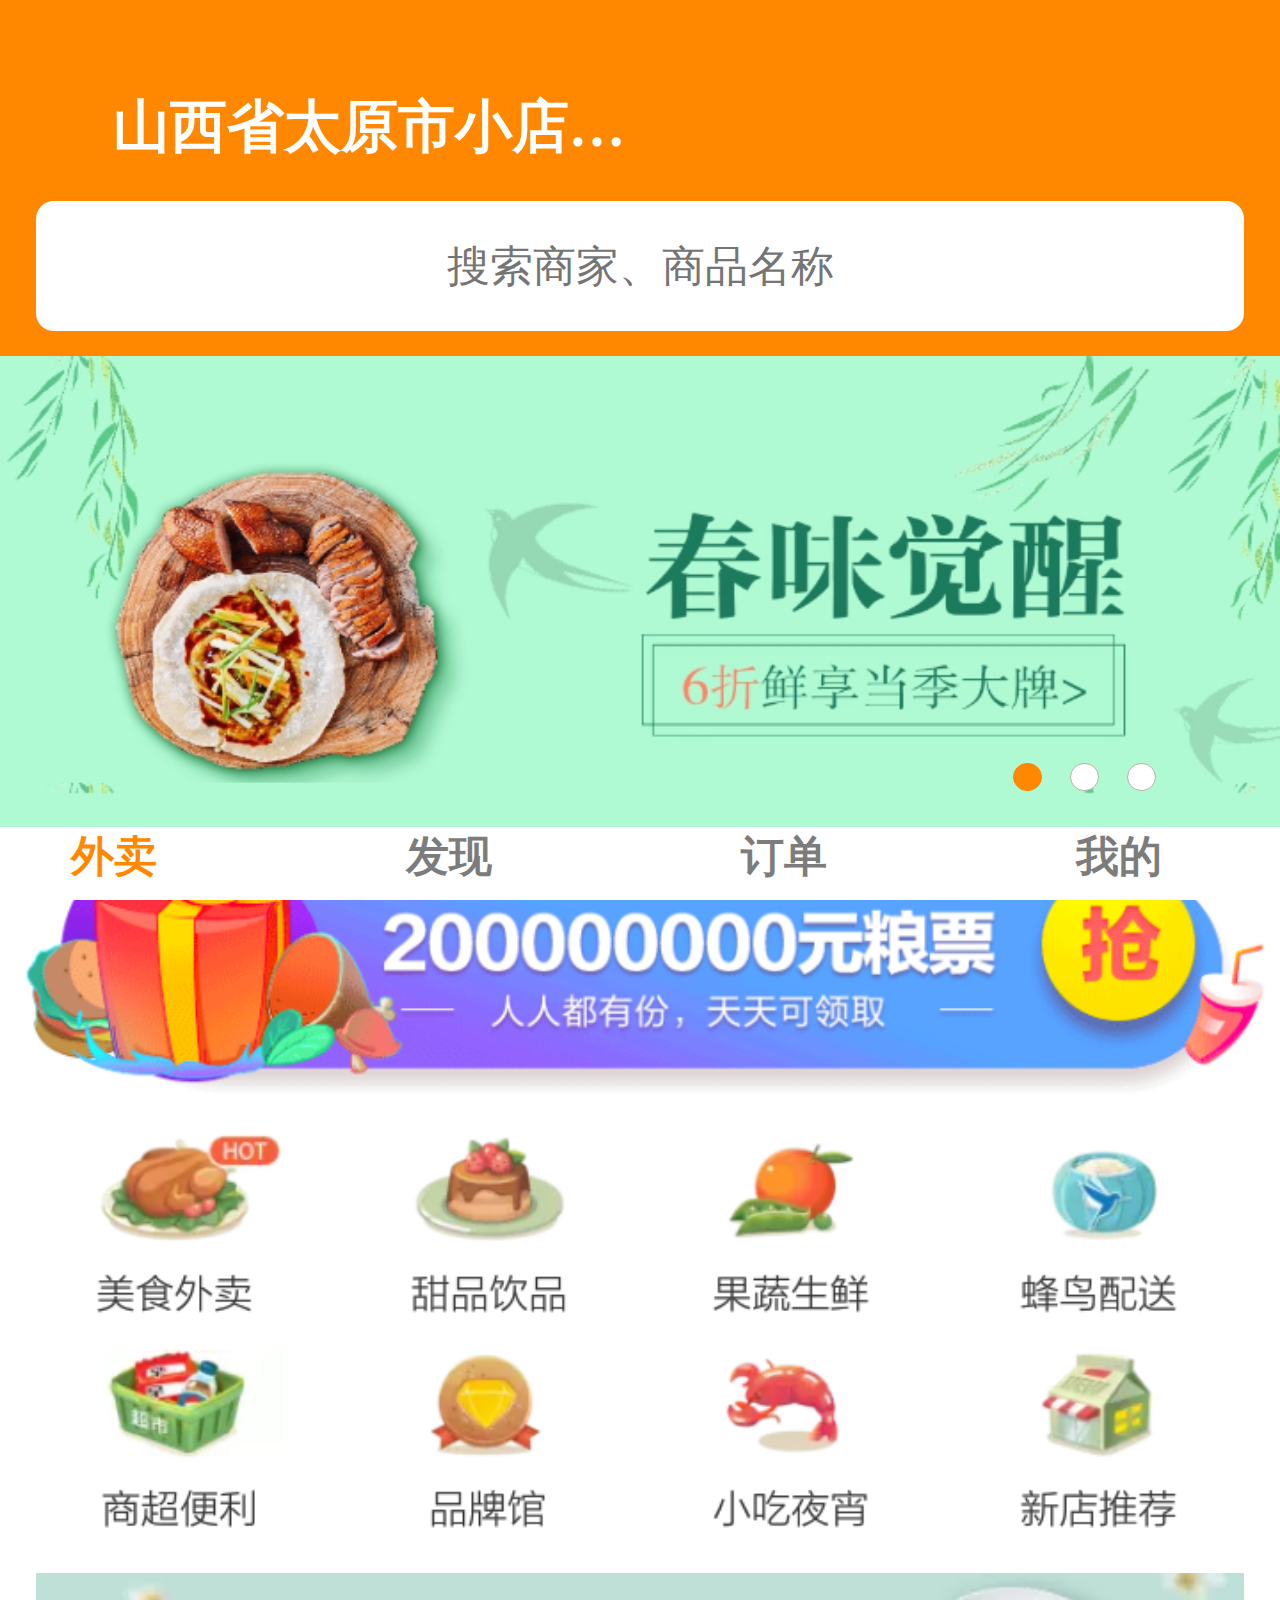
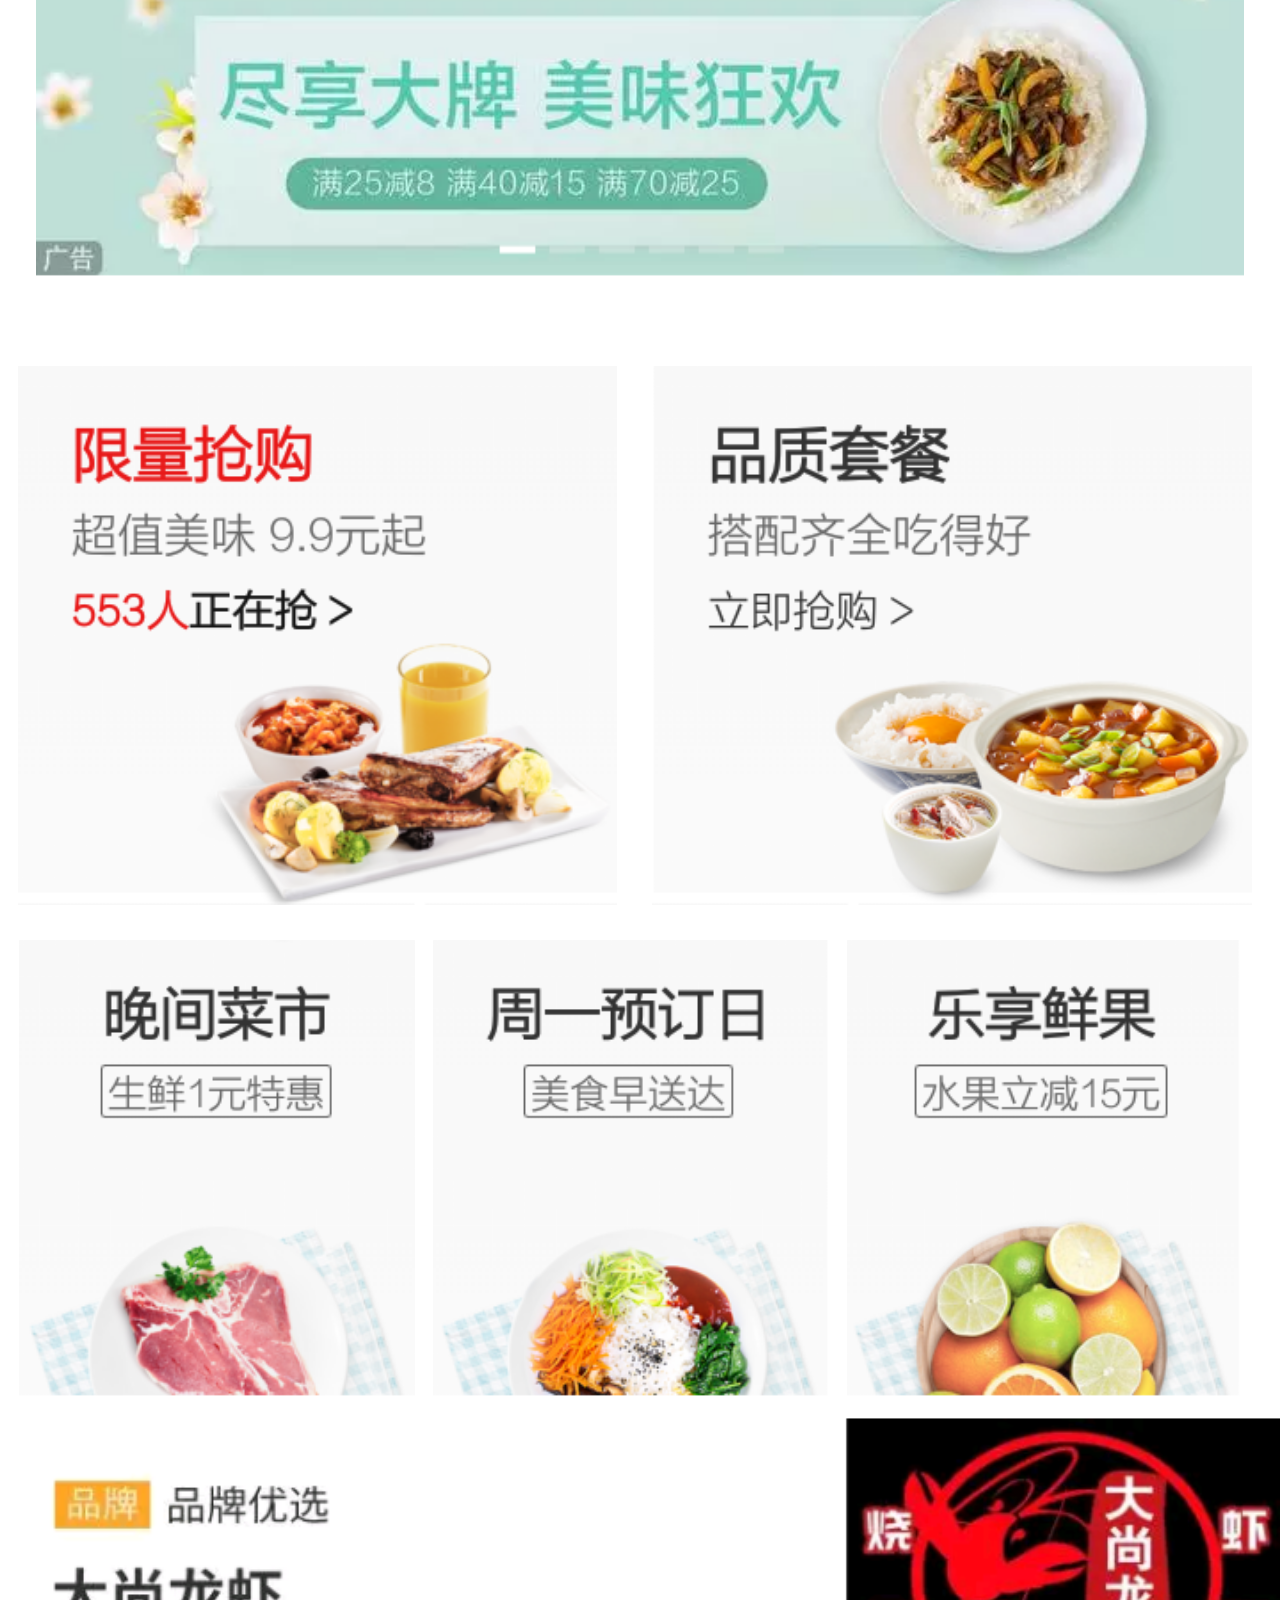
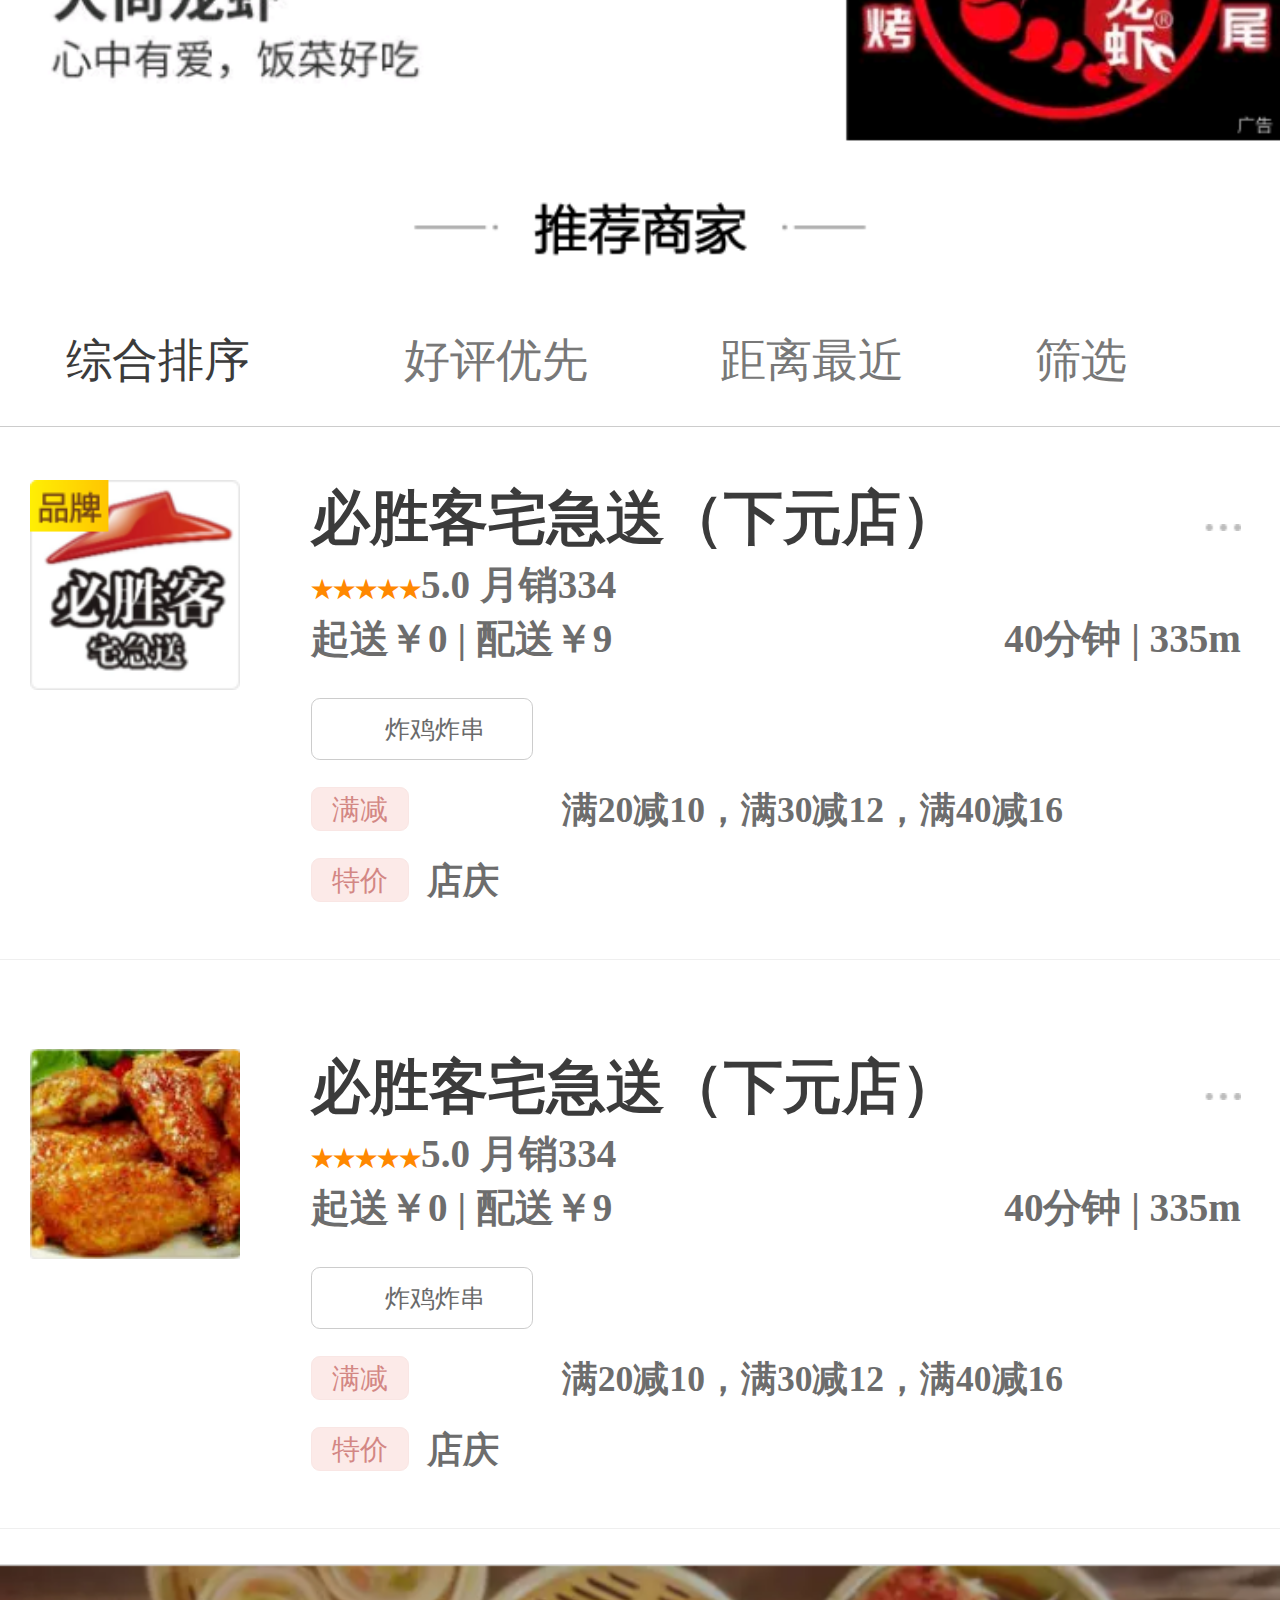
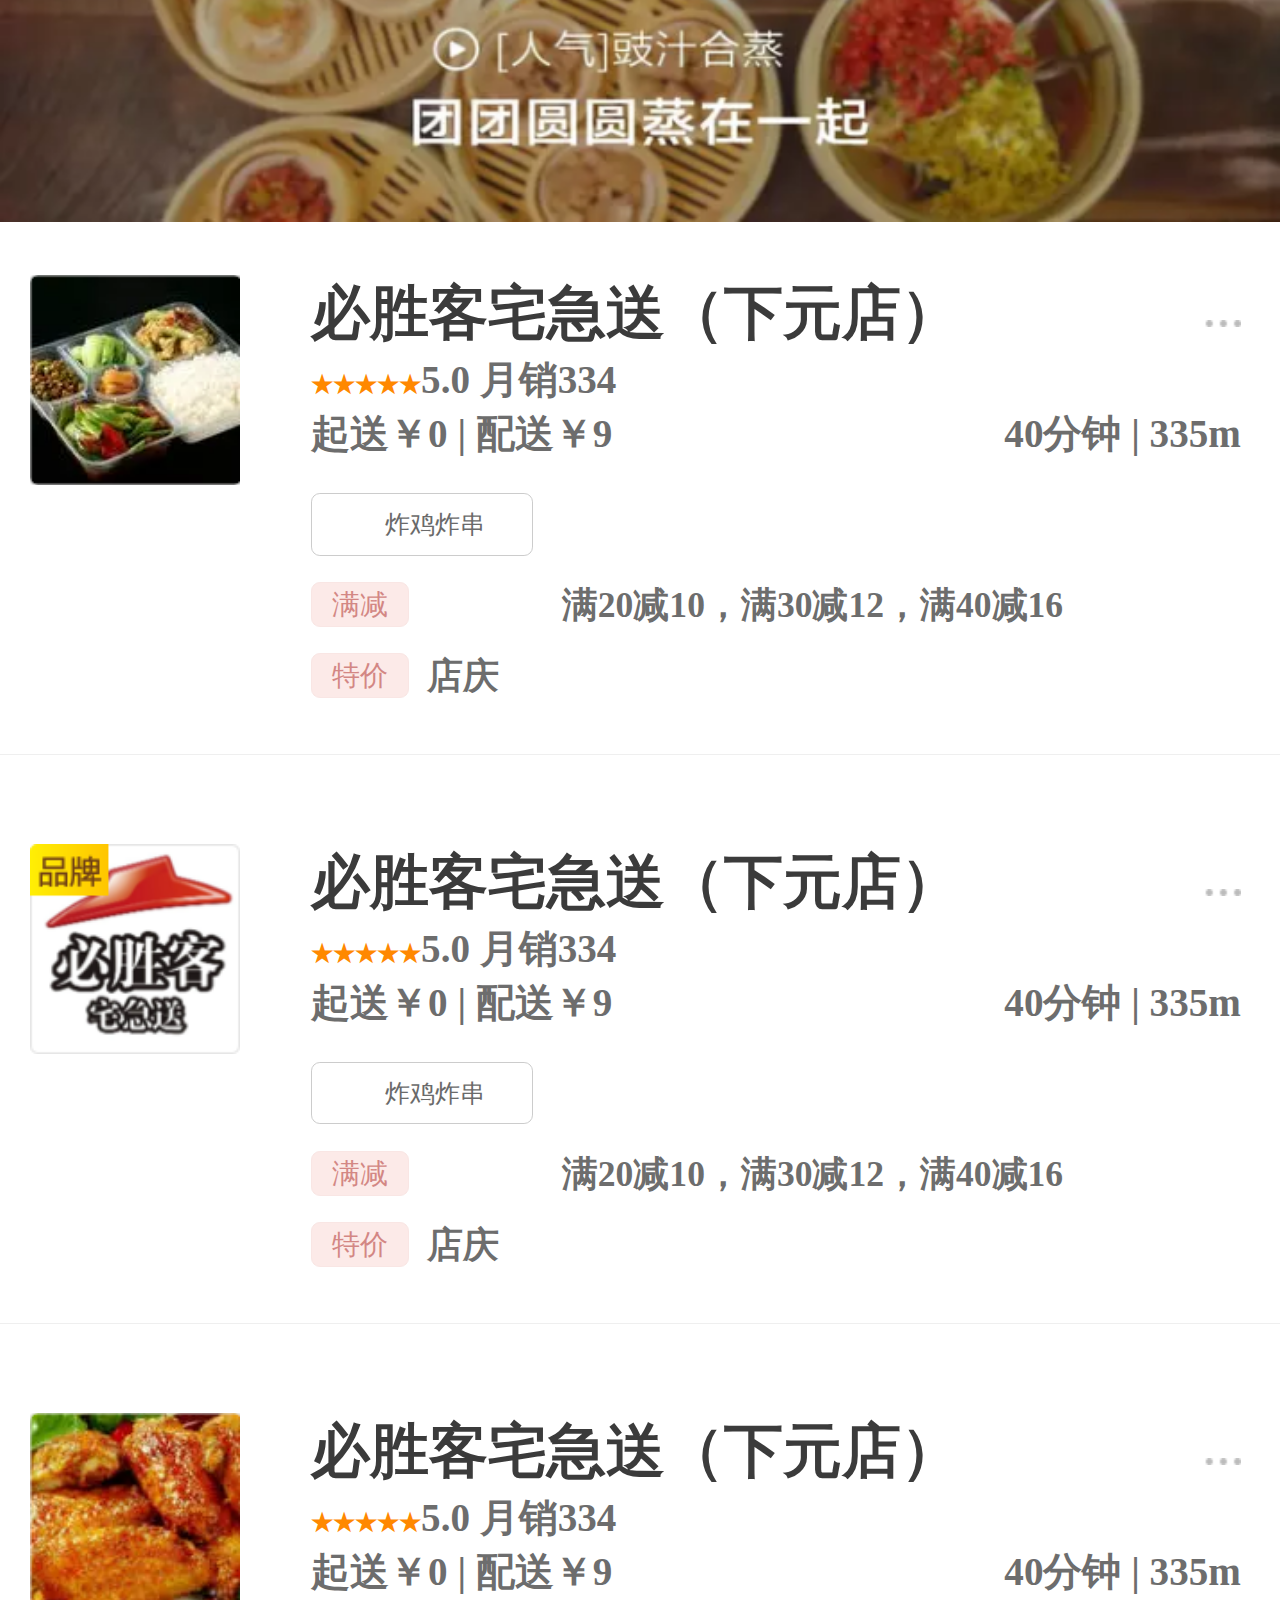
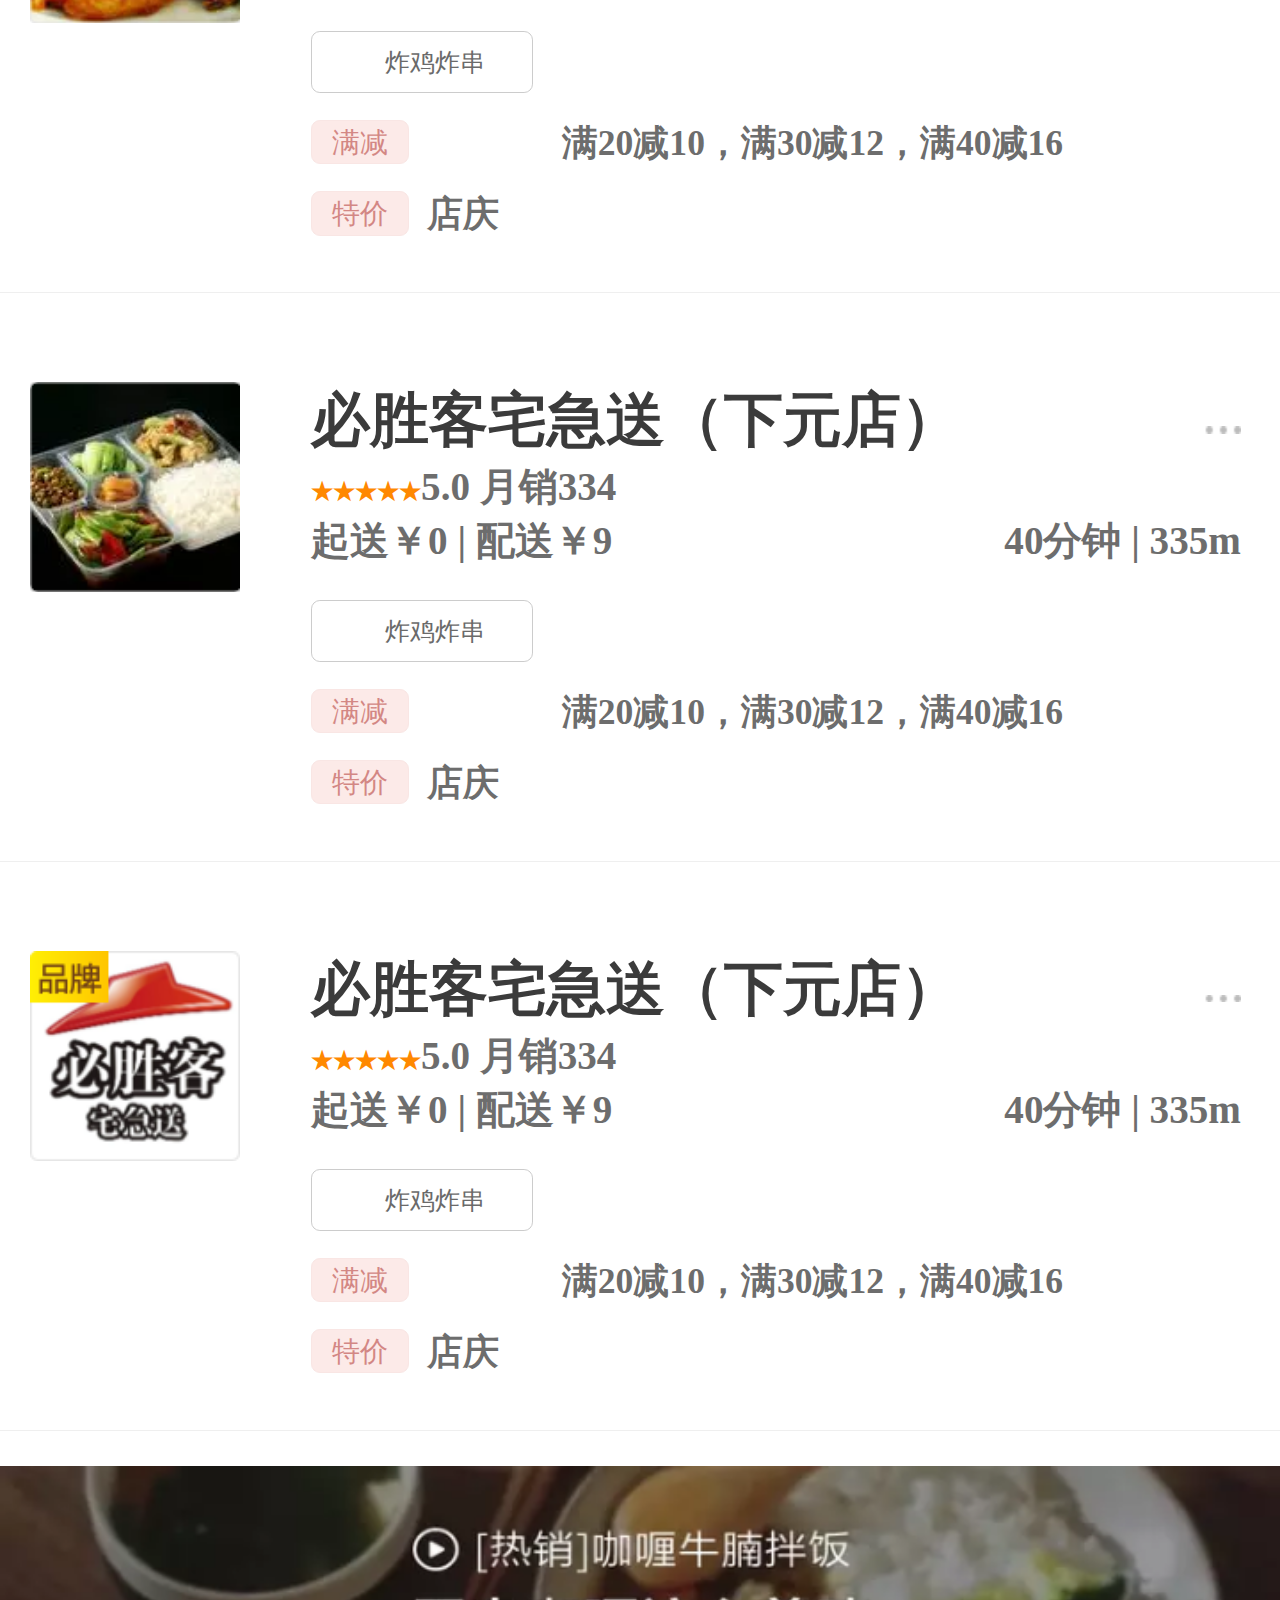
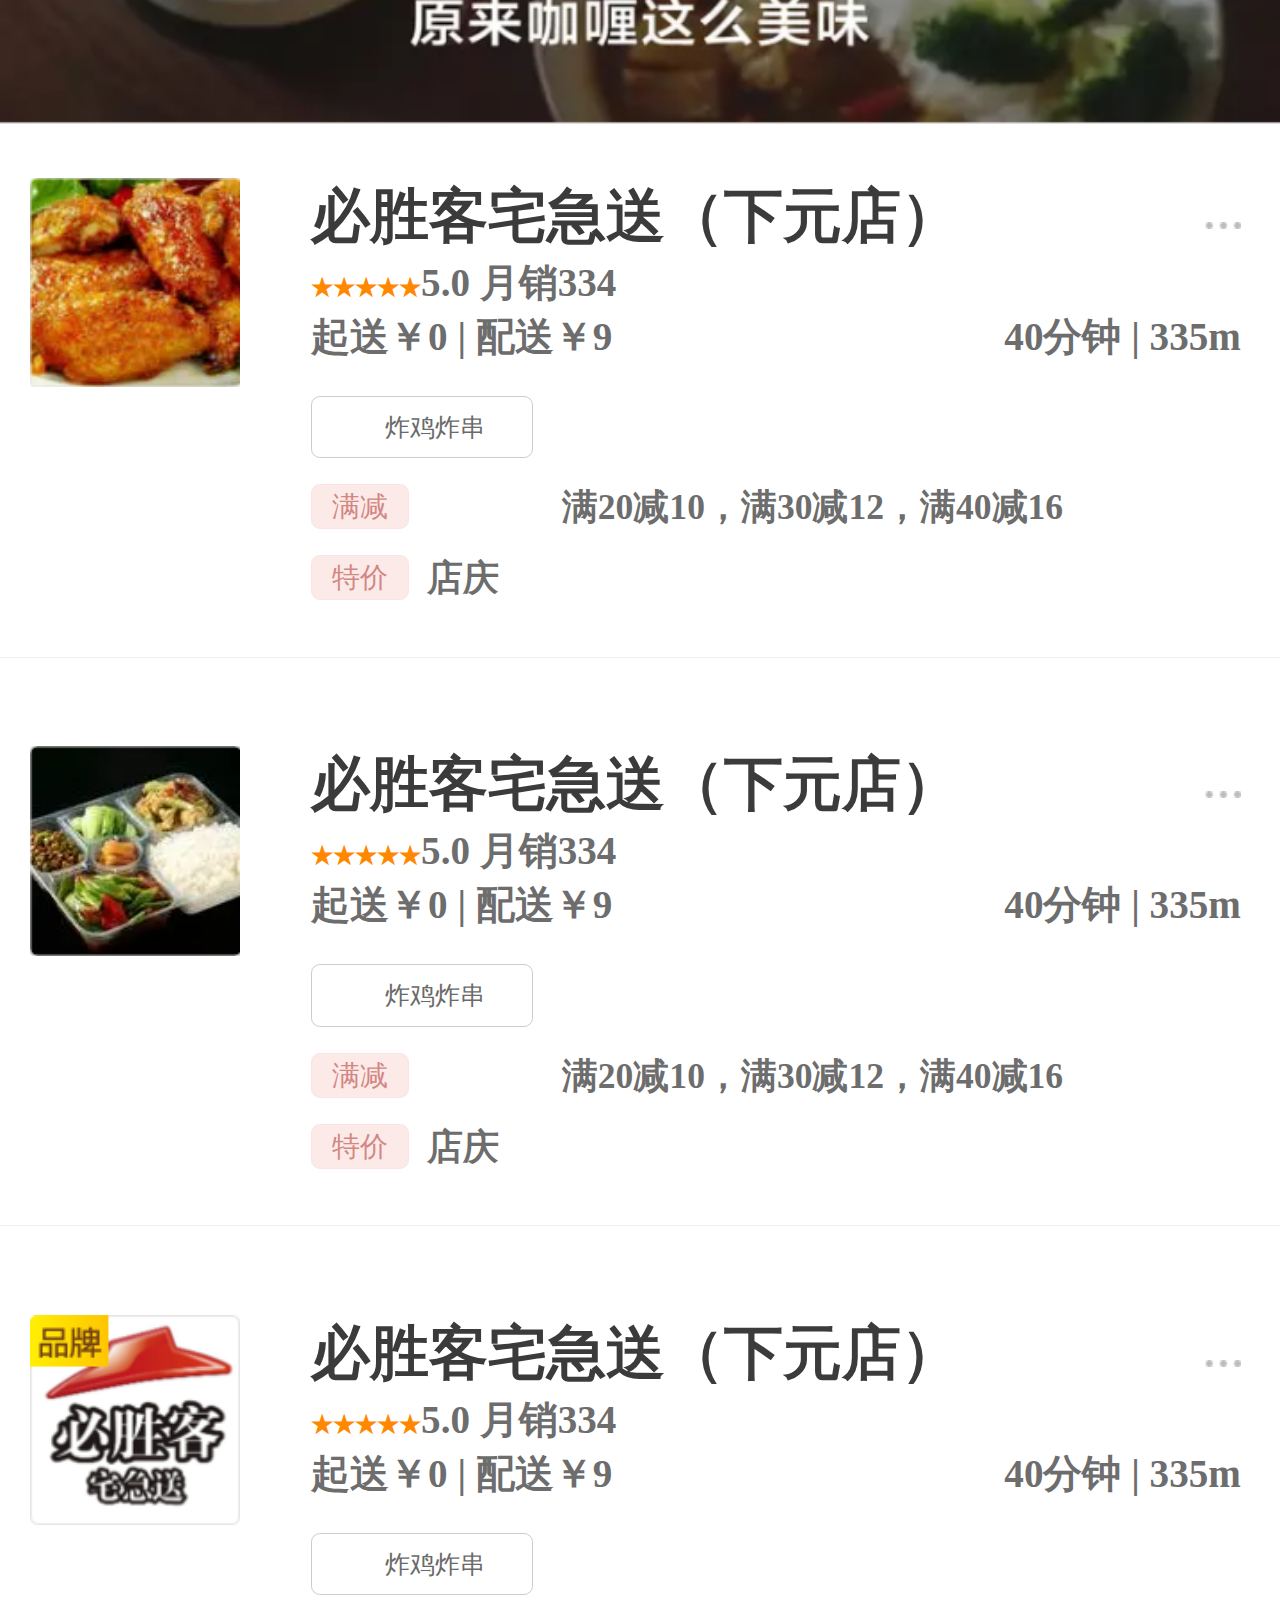
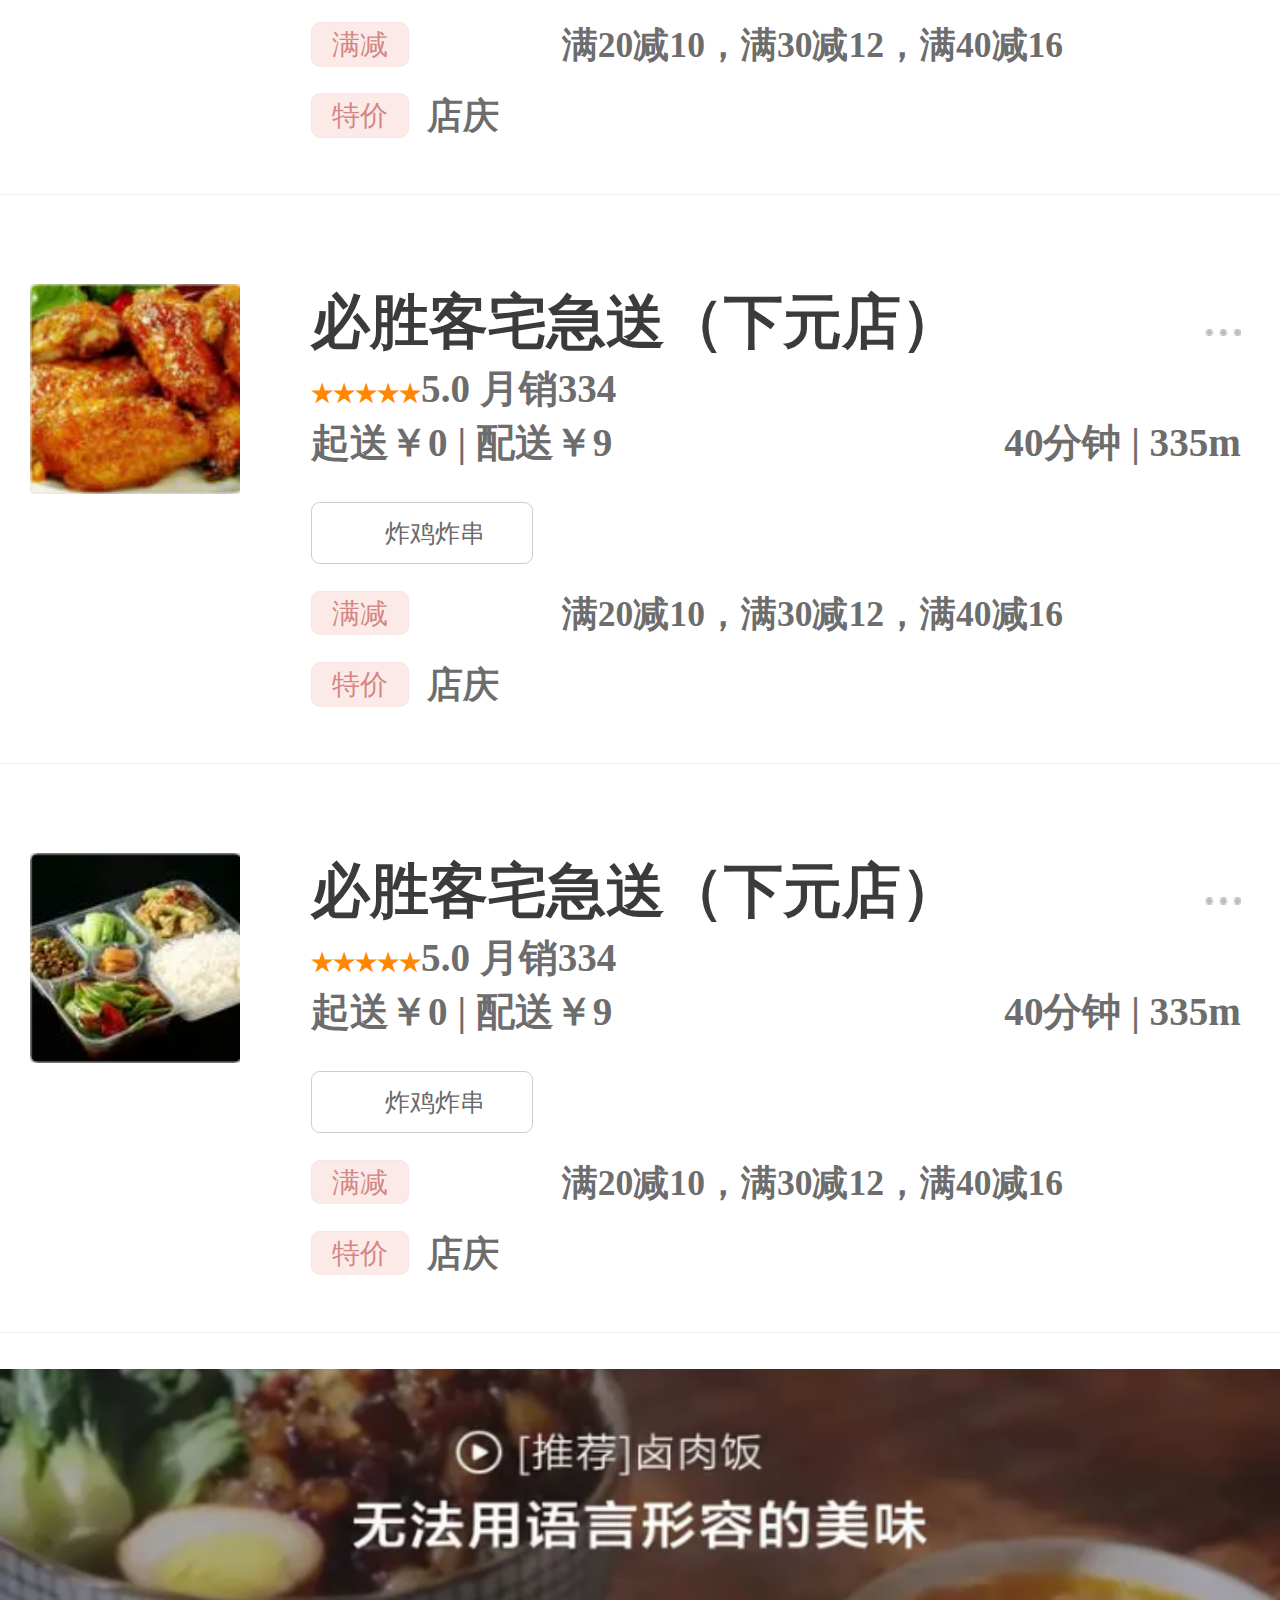
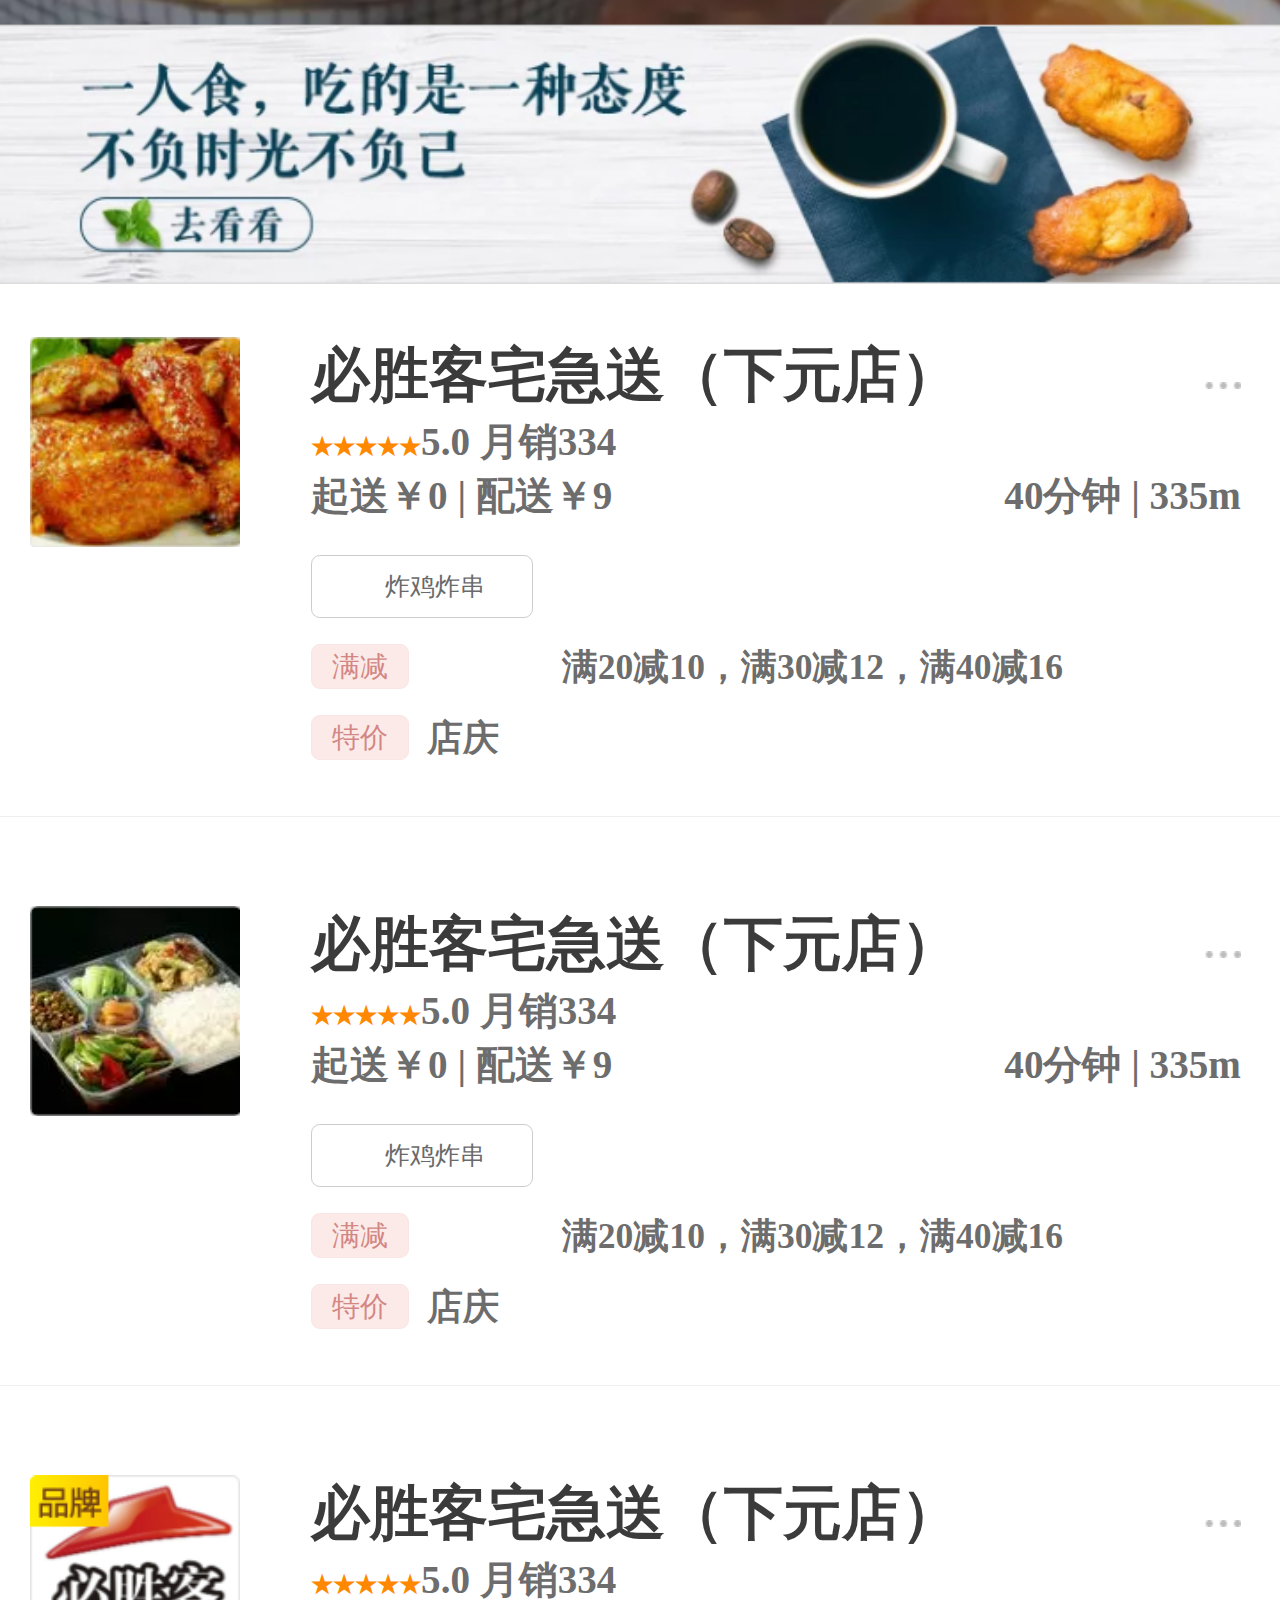
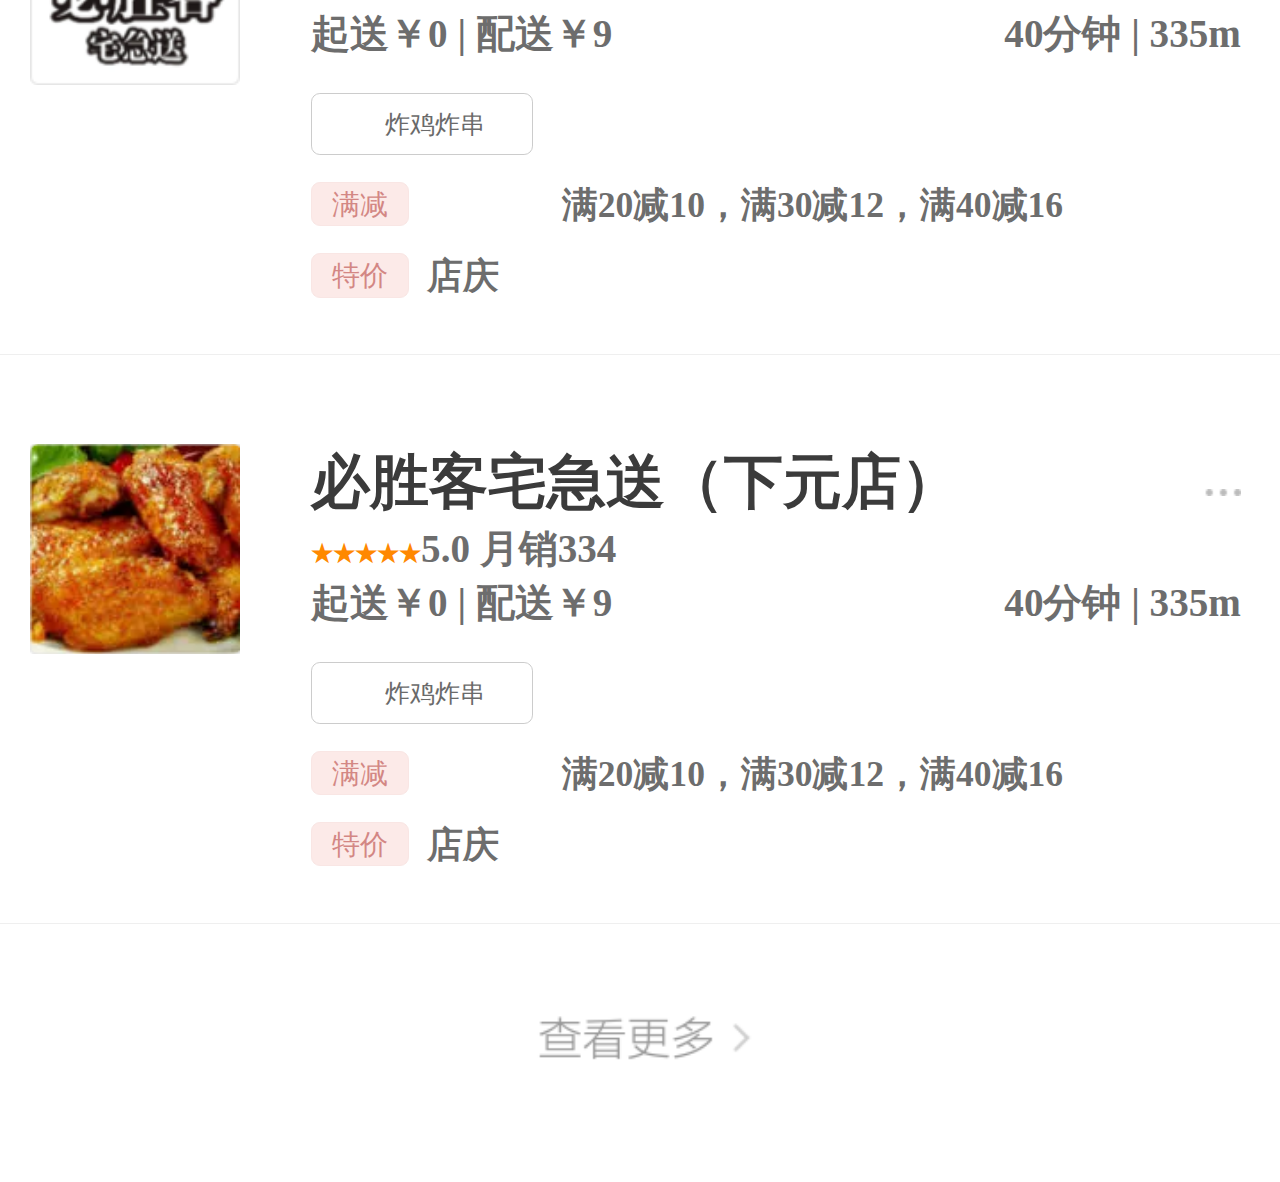
==== commit f87af714: "1" ====
--- a/index.html
+++ b/index.html
@@ -11,10 +11,12 @@
     <script src="js/rem.js"></script>
 </head>
 <body>
-    <div id="header">
+    <div id="header2">
+        <h1><span>&#xe60f;</span>山西省太原市小店区凯通大厦</h1>
         <input type="text" placeholder="搜索商家、商品名称">
+        <!--<h2>酸辣粉    焖面    炒菜    麻辣香锅    辣子鸡    炸鸡汉堡   巫山烤鱼</h2>-->
     </div>
-    <div id="main">
+    <div id="main2">
         <div class="imgbox">
             <img src="img/b1_02.png" alt="" class="active">
             <img src="img/b2_02.png" alt="">
@@ -30,7 +32,7 @@
         </div>
         <div class="menu">
             <div class="menu_top">
-                <img src="img/f1_03.png" alt="">
+                <a href="fenlei.html"><img src="img/f1_03.png" alt=""></a>
                 <img src="img/f2_03.png" alt="">
                 <img src="img/f3_03.png" alt="">
                 <img src="img/f4_03.png" alt="">
@@ -61,9 +63,9 @@
             <img src="img/tuijian1_02.png" alt="" class="tuijian_img">
             <ul class="tuijian_title">
                 <li class="active">综合排序<span class="active">&#xe665;</span></li>
-                <li>好评优先<span>&#xe665;</span></li>
-                <li>距离最近<span>&#xe665;</span></li>
-                <li>筛选<span>&#xe665;</span></li>
+                <li>好评优先</li>
+                <li>距离最近</li>
+                <li>筛选<span>&#xe648;</span></li>
             </ul>
             <div class="tuijian_item">
                 <div class="tuijian_top">
--- a/css/public.css
+++ b/css/public.css
@@ -13,5 +13,8 @@
 	height: 100%;
 	border: 0;
 	display: block;
-
 }
+a{
+	text-decoration: none;
+	color: #333;
+}
--- a/css/index.css
+++ b/css/index.css
@@ -1,25 +1,47 @@
 @font-face {
     font-family: 'iconfont';  /* project id 571168 */
-    src: url('https://at.alicdn.com/t/font_571168_xk5q5okcx3bu766r.eot');
-    src: url('https://at.alicdn.com/t/font_571168_xk5q5okcx3bu766r.eot?#iefix') format('embedded-opentype'),
-    url('https://at.alicdn.com/t/font_571168_xk5q5okcx3bu766r.woff') format('woff'),
-    url('https://at.alicdn.com/t/font_571168_xk5q5okcx3bu766r.ttf') format('truetype'),
-    url('https://at.alicdn.com/t/font_571168_xk5q5okcx3bu766r.svg#iconfont') format('svg');
-}
-#header{
+    src: url('https://at.alicdn.com/t/font_571168_6h0zihczryynwmi.eot');
+    src: url('https://at.alicdn.com/t/font_571168_6h0zihczryynwmi.eot?#iefix') format('embedded-opentype'),
+    url('https://at.alicdn.com/t/font_571168_6h0zihczryynwmi.woff') format('woff'),
+    url('https://at.alicdn.com/t/font_571168_6h0zihczryynwmi.ttf') format('truetype'),
+    url('https://at.alicdn.com/t/font_571168_6h0zihczryynwmi.svg#iconfont') format('svg');
+}
+#header,#header2,#header3{
     width: 100%;
     height: 1.4rem;
     position: fixed;
     z-index: 99999999;
     background: #FF8800;
 }
-#header input{
+#header2{
+    height: 2rem;
+}
+#header3{
+    height: 2.05rem;
+}
+#header2 h1{
+    color: #fff;
+    font-size: 0.32rem;
+    width: 3.44rem;
+    overflow: hidden;
+    text-overflow: ellipsis;
+    white-space: nowrap;
+    margin-top: 0.5rem;
+    margin-left: 0.3rem;
+}
+#header2 span{
+    font-family: 'iconfont';
+    color: #fff;
+    font-size: 0.3rem;
+    margin-right: 0.1rem;
+}
+#header2 input{
     width: 6.8rem;
     height: 0.73rem;
     background: #fff;
     display: block;
     margin: 0 auto;
-    margin-top: 0.3rem;
+    margin-top: 0.2rem;
     border-radius: 0.1rem;
     text-align: center;
     font-size: 0.24rem;
@@ -27,14 +49,26 @@
     color:#999;
     border:0;
 }
-#header input:focus{
+#header2 h2{
+    color:#fff;
+    font-size: 0.22rem;
+    margin-left: 10%;
+    margin-top: 0.25rem;
+}
+#header2 input:focus{
     outline: none;
 }
-#main{
+#main,#main2,#main3{
     width: 100%;
     position: absolute;
     top:1.4rem;
     bottom: 1rem;
+}
+#main2{
+    top:2rem;
+}
+#main3{
+    top: 2.05rem;
 }
 .imgbox{
     width: 100%;
@@ -146,14 +180,13 @@
     font-size: 0.26rem;
     color:#787878;
     float: left;
-    margin:0  0.29rem;
+    margin:0  0.37rem;
     line-height: 0.74rem;
 }
 .tuijian_title li span{
     font-family: 'iconfont';
     font-size: 0.1rem;
     margin-left: 0.05rem;
-    color: #fff;
 }
 .tuijian_title li.active{
     color:#3B3B3B;
@@ -291,7 +324,7 @@
     color:#7C7C7C;
     margin-left:-0.1rem;
 }
-#header h2{
+#header h2,#header3 h2{
     font-size: 0.3rem;
     color:#fff;
     margin-top: 0.8rem;
@@ -410,6 +443,11 @@
 }
 .dingdan_xiangqing h1{
     font-size: 0.3rem;
+}
+.dingdan_xiangqing span{
+    font-family: 'iconfont';
+    font-size: 0.24rem;
+    margin-left: 0.1rem;
 }
 .dingdan_xiangqing h2{
     font-size: 0.22rem;
@@ -436,7 +474,7 @@
     font-size: 0.26rem;
     margin-top: 0.3rem;
 }
-#header h3{
+#header h3,#header3 h3{
     font-size:0.4rem;
     color:#fff;
     font-family: 'iconfont';
@@ -466,12 +504,17 @@
 }
 .wode_item_right h1{
     font-size: 0.33rem;
+    color:#000;
+}
+.wode_item_right h1 a{
+    color:#000;
 }
 .wode_item_right h2{
      font-size: 0.22rem;
      margin-top: 0.1rem;
  }
 .wode_item_right h3{
+    font-family: 'iconfont';
     font-size: 0.3rem;
     margin-top: -0.65rem;
     float: right;
@@ -506,11 +549,203 @@
     border-bottom: 0;
 }
 .wode_right h2{
-    font-size: 0.26rem;
+    font-family: 'iconfont';
+    font-size: 0.24rem;
     color:#363636;
     float: right;
     margin-right: 0.25rem;
+    line-height: 0.92rem;
 }
 .wode_xiangqing1{
     height: 1.94rem;
-}+}
+#header .jiantou,#header3 .jiantou{
+    color:#fff;
+    font-family: 'iconfont';
+    font-size: 0.28rem;
+}
+#header span,#header3 span{
+    margin-left: 0.2rem;
+}
+#header .password{
+    font-size: 0.3rem;
+}
+.login_main{
+    background: #f5f5f5;
+}
+#main1{
+    width: 100%;
+    position: absolute;
+    top:1.4rem;
+    bottom:0;
+}
+.phone{
+    width: 100%;
+    background: #fff;
+    height: 1rem;
+    border-bottom: 0.01rem solid #ccc;
+    border-top: 0.01rem solid #ccc;
+    margin-top: 0.26rem;
+    position: relative;
+}
+.houqu_code{
+    width: 2rem;
+    height: 0.79rem;
+    background:#D5D4D2 ;
+    color:#fff;
+    font-size: 0.3rem;
+    text-align: center;
+    line-height: 0.79rem;
+    position: absolute;
+    top:0;
+    bottom:0;
+    margin:auto;
+    right:0.3rem;
+    border-radius: 0.05rem;
+}
+.phone input{
+    width: 100%;
+    padding-left: 0.3rem;
+    font-size: 0.2rem;
+    height: 0.94rem;
+    border:0;
+    position: absolute;
+    top:0;
+    left:0;
+    line-height: 0.94rem;
+}
+.phone input:focus{
+    outline: none;
+}
+.code{
+    border-top: 0;
+    margin-top:0;
+}
+.login_icon{
+    width: 6.87rem;
+    height: 0.96rem;
+    background: #4FC060;
+    font-size: 0.35rem;
+    color:#fff;
+    margin:0 auto;
+    margin-top: 0.4rem;
+    text-align: center;
+    line-height: 0.96rem;
+    border-radius: 0.05rem;
+}
+.disanfang{
+    width: 100%;
+    height: 0.59rem;
+}
+.login_other{
+    position: absolute;
+    bottom:0.55rem;
+    left:0;
+}
+.login_other_icon img{
+    width: 1.39rem;
+    height: 1.35rem;
+    float: left;
+    margin: 0 0.2rem;
+}
+.phone h1{
+    font-size: 0.3rem;
+    color:#333;
+    line-height: 1.4rem;
+    margin-left: 0.3rem;
+}
+.grren_touxiang{
+    height: 1.4rem;
+}
+.grren_touxiang img{
+    width: 1.12rem;
+    height: 1.12rem;
+    float: right;
+    margin-top: -1.2rem;
+    margin-right: 0.25rem;
+}
+.user{
+    margin-top: 0;
+    border-top: 0;
+    position: relative;
+}
+.user h1{
+    line-height: 1rem;
+}
+.user span{
+    line-height: 1rem;
+    float: right;
+    color:#999999;
+    font-size: 0.24rem;
+    position: absolute;
+    top:0;
+    bottom:0;
+    right:0.2rem;
+}
+.bangbing{
+    margin-top: 0.16rem;
+    border-top: 0.01rem solid #ccc;
+}
+.bangbing h1{
+    color:#9B9B9B;
+}
+.user img{
+    width: 0.84rem;
+    height: 0.95rem;
+    margin-left: 0.2rem;
+}
+.user1 span{
+    color:#ff8800;
+}
+.login_icon1{
+    background: #eee;
+    color:salmon;
+    margin-bottom: 0.15rem;
+}
+.header_menu{
+    width: 100%;
+    height: 0.85rem;
+    margin-top: 0.07rem;
+}
+.header_menu_item{
+    width: 1.44rem;
+    height: 100%;
+    text-align: center;
+    line-height: 0.85rem;
+    color: rgba(255, 255, 255, 0.6);
+    font-size: 0.26rem;
+    float: left;
+    margin-right: 0.1rem;
+}
+.header_menu_item.active{
+    border-bottom: 0.04rem solid #fff;
+    height: 0.81rem;
+    color:#fff;
+}
+.header_menu_item1{
+    width: 0.8rem;
+}
+.header_menu_item1 span{
+    color:#fff;
+    text-align: center;
+    line-height: 0.85rem;
+    font-family: 'iconfont';
+}
+.fenlei_title h1{
+    font-size: 0.3rem;
+    color:#333;
+    line-height: 0.9rem;
+    margin-left: 0.2rem;
+}
+.fenlei_title h3{
+    color:#828282;
+    font-size: 0.2rem;
+    float: right;
+    margin-top: -0.6rem;
+    margin-right: 0.2rem;
+}
+.fenlei_title h3 span{
+    font-family: 'iconfont';
+    color:#828282;
+    font-size: 0.2rem;
+}
